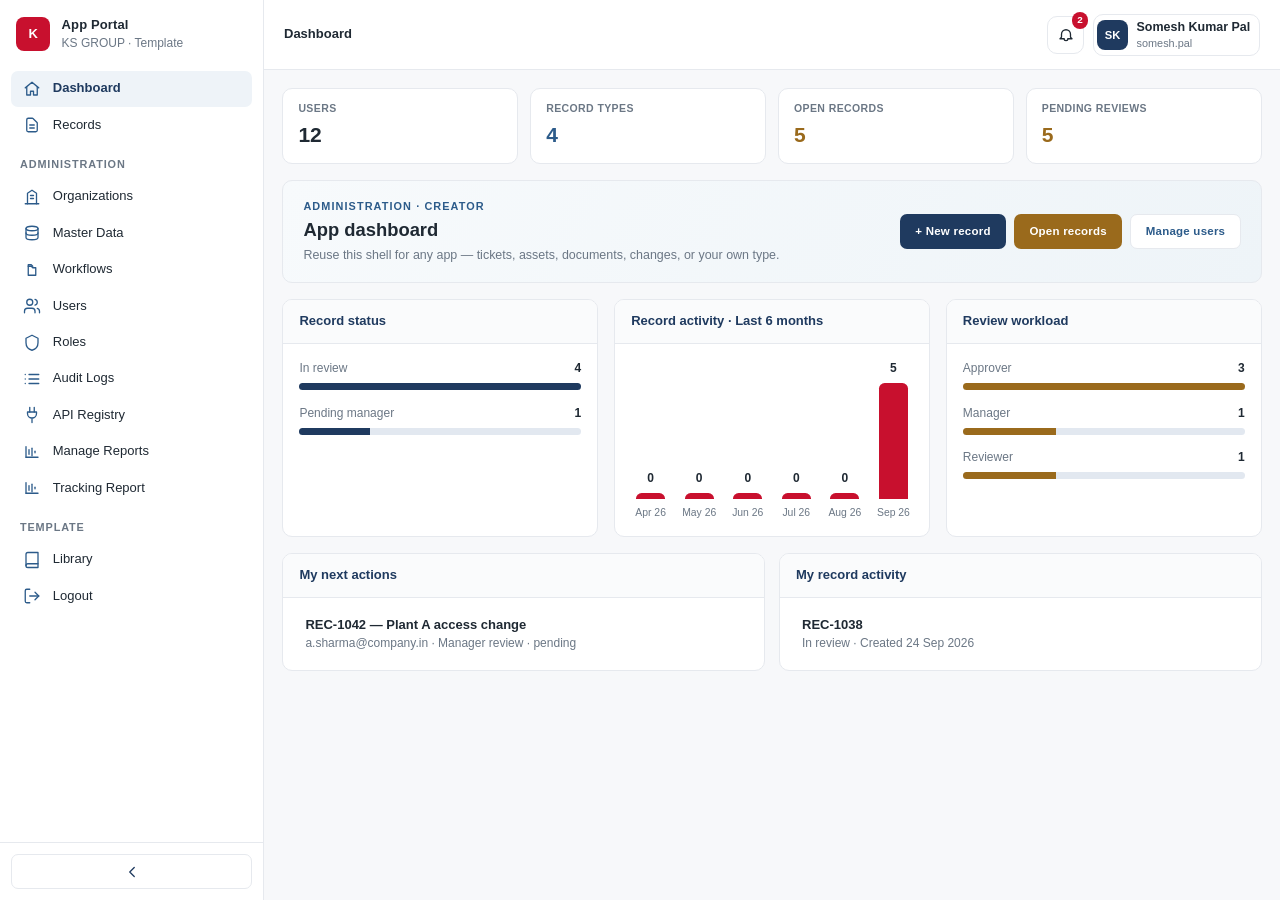
==== app.html @ c3ad59e5 "feat: add KARAM industrial theme portal template Publish a standalone HTML/CSS/JS shell with tokens," ====
<!doctype html>
<html lang="en">
<head>
  <meta charset="utf-8">
  <meta name="viewport" content="width=device-width, initial-scale=1">
  <title>App Portal</title>
  <link rel="stylesheet" href="css/portal.css">
</head>
<body>
  <div id="app-shell" class="app-shell">
    <div id="sidebar-backdrop" class="app-sidebar-backdrop" aria-hidden="true"></div>

    <aside class="app-sidebar" aria-label="Main navigation">
      <div class="app-sidebar-header">
        <div class="app-sidebar-brand">
          <div class="app-sidebar-logo" aria-hidden="true">K</div>
          <div class="app-sidebar-brand-text">
            <div class="app-sidebar-brand-title">App Portal</div>
            <div class="app-sidebar-brand-subtitle">KS GROUP · Template</div>
          </div>
        </div>
      </div>

      <nav class="app-sidebar-nav">
        <a class="app-sidebar-link is-active" href="#/dashboard" data-nav="dashboard" title="Dashboard">
          <span class="app-sidebar-icon" data-icon="dashboard"></span>
          <span class="app-sidebar-label">Dashboard</span>
        </a>
        <a class="app-sidebar-link" href="#/requests" data-nav="requests" title="Records">
          <span class="app-sidebar-icon" data-icon="requests"></span>
          <span class="app-sidebar-label">Records</span>
        </a>
        <div class="app-sidebar-section-label">Administration</div>
        <a class="app-sidebar-link" href="#/orgs" data-nav="orgs" title="Organizations">
          <span class="app-sidebar-icon" data-icon="orgs"></span>
          <span class="app-sidebar-label">Organizations</span>
        </a>
        <a class="app-sidebar-link" href="#/library" data-goto="library" title="Master Data">
          <span class="app-sidebar-icon" data-icon="master"></span>
          <span class="app-sidebar-label">Master Data</span>
        </a>
        <a class="app-sidebar-link" href="#/library" data-goto="library" title="Workflows">
          <span class="app-sidebar-icon" data-icon="workflows"></span>
          <span class="app-sidebar-label">Workflows</span>
        </a>
        <a class="app-sidebar-link" href="#/users" data-nav="users" title="Users">
          <span class="app-sidebar-icon" data-icon="users"></span>
          <span class="app-sidebar-label">Users</span>
        </a>
        <a class="app-sidebar-link" href="#/roles" data-nav="roles" title="Roles">
          <span class="app-sidebar-icon" data-icon="roles"></span>
          <span class="app-sidebar-label">Roles</span>
        </a>
        <a class="app-sidebar-link" href="#/library" data-goto="library" title="Audit Logs">
          <span class="app-sidebar-icon" data-icon="audit"></span>
          <span class="app-sidebar-label">Audit Logs</span>
        </a>
        <a class="app-sidebar-link" href="#/library" data-goto="library" title="API Registry">
          <span class="app-sidebar-icon" data-icon="apis"></span>
          <span class="app-sidebar-label">API Registry</span>
        </a>
        <a class="app-sidebar-link" href="#/library" data-goto="library" title="Manage Reports">
          <span class="app-sidebar-icon" data-icon="report"></span>
          <span class="app-sidebar-label">Manage Reports</span>
        </a>
        <a class="app-sidebar-link" href="#/library" data-goto="library" title="Tracking Report">
          <span class="app-sidebar-icon" data-icon="report"></span>
          <span class="app-sidebar-label">Tracking Report</span>
        </a>
        <div class="app-sidebar-section-label">Template</div>
        <a class="app-sidebar-link" href="#/library" data-nav="library" title="Library">
          <span class="app-sidebar-icon" data-icon="library"></span>
          <span class="app-sidebar-label">Library</span>
        </a>
        <a class="app-sidebar-logout" href="index.html" title="Logout">
          <span class="app-sidebar-icon" data-icon="logout"></span>
          <span class="app-sidebar-label">Logout</span>
        </a>
      </nav>

      <div class="app-sidebar-footer">
        <button type="button" id="sidebar-toggle" class="app-sidebar-toggle" aria-label="Toggle sidebar" aria-expanded="true" title="Collapse sidebar">
          <span data-icon="chevron"></span>
        </button>
      </div>
    </aside>

    <div class="app-main">
      <header class="app-topbar">
        <div class="app-topbar-inner">
          <div style="display:flex;align-items:center;gap:12px;min-width:0">
            <button type="button" id="sidebar-mobile-toggle" class="app-sidebar-mobile-toggle" aria-label="Open navigation">
              <span data-icon="menu"></span>
            </button>
            <div class="app-topbar-title" id="page-title">Dashboard</div>
          </div>

          <div class="app-topbar-actions">
            <div class="app-header-menu" data-header-menu>
              <button type="button" class="app-header-icon-btn" data-header-toggle="notify" aria-label="Notifications" aria-expanded="false" aria-controls="header-notify-panel">
                <span data-icon="bell"></span>
                <span id="notify-badge" class="app-header-badge">2</span>
              </button>
              <div id="header-notify-panel" class="app-header-panel app-header-panel-wide" data-header-panel="notify" hidden>
                <div class="app-header-panel-head">
                  <div class="app-header-panel-title">Notifications</div>
                  <button type="button" class="app-header-panel-action" id="mark-all-read">Mark all read</button>
                </div>
                <div class="app-header-panel-body">
                  <a class="app-header-note is-unread" href="#/detail" data-goto="detail">
                    <div class="app-header-note-title">REC-1042 waiting on you</div>
                    <div class="app-header-note-msg">Manager review for a Change record.</div>
                    <div class="app-header-note-time">25 Sep 2026, 10:14</div>
                  </a>
                  <a class="app-header-note is-unread" href="#/requests" data-goto="requests">
                    <div class="app-header-note-title">REC-1038 sent back</div>
                    <div class="app-header-note-msg">Reviewer returned the ticket for correction.</div>
                    <div class="app-header-note-time">24 Sep 2026, 16:02</div>
                  </a>
                  <a class="app-header-note" href="#/detail" data-goto="detail">
                    <div class="app-header-note-title">REC-1021 closed</div>
                    <div class="app-header-note-msg">Document record completed.</div>
                    <div class="app-header-note-time">21 Sep 2026, 09:40</div>
                  </a>
                </div>
              </div>
            </div>

            <div class="app-header-menu" data-header-menu>
              <button type="button" class="app-header-profile-btn" data-header-toggle="profile" aria-label="User menu" aria-expanded="false" aria-controls="header-profile-panel">
                <span class="app-header-avatar">SK</span>
                <span class="app-header-profile-text">
                  <span class="app-header-profile-name">Somesh Kumar Pal</span>
                  <span class="app-header-profile-user">somesh.pal</span>
                </span>
              </button>
              <div id="header-profile-panel" class="app-header-panel" data-header-panel="profile" hidden>
                <div class="app-header-profile-card">
                  <span class="app-header-avatar app-header-avatar-lg">SK</span>
                  <div>
                    <div class="app-header-profile-name">Somesh Kumar Pal</div>
                    <div class="app-header-profile-user">somesh.pal</div>
                  </div>
                </div>
                <a class="app-header-profile-link" href="#/profile" data-goto="profile">View profile</a>
                <a class="app-header-logout" href="index.html">Logout</a>
              </div>
            </div>
          </div>
        </div>
      </header>

      <main class="app-content">
        <section class="view active" data-view="dashboard">
          <div class="dash-kpis">
            <a class="dash-kpi is-link" href="#/users" data-goto="users"><div class="l">Users</div><div class="v">12</div></a>
            <a class="dash-kpi is-link" href="#/library" data-goto="library"><div class="l">Record types</div><div class="v accent">4</div></a>
            <a class="dash-kpi is-link" href="#/requests" data-goto="requests"><div class="l">Open records</div><div class="v warn">5</div></a>
            <a class="dash-kpi is-link" href="#/requests" data-goto="requests"><div class="l">Pending reviews</div><div class="v warn">5</div></a>
          </div>
          <div class="dash-hero">
            <div>
              <div class="dash-eyebrow">Administration · Creator</div>
              <h2>App dashboard</h2>
              <p>Reuse this shell for any app — tickets, assets, documents, changes, or your own type.</p>
            </div>
            <div class="dash-actions">
              <button class="btn" type="button" data-goto="create">+ New record</button>
              <button class="btn warn" type="button" data-goto="requests">Open records</button>
              <button class="btn ghost" type="button" data-goto="users">Manage users</button>
            </div>
          </div>
          <div class="dash-chart-grid">
            <section class="dash-card">
              <div class="dash-card-head">Record status</div>
              <div class="dash-chart-body">
                <div class="dash-bar-row"><div class="dash-bar-label"><span>In review</span><strong>4</strong></div><div class="dash-bar-track"><span style="width:100%"></span></div></div>
                <div class="dash-bar-row"><div class="dash-bar-label"><span>Pending manager</span><strong>1</strong></div><div class="dash-bar-track"><span style="width:25%"></span></div></div>
              </div>
            </section>
            <section class="dash-card">
              <div class="dash-card-head">Record activity · Last 6 months</div>
              <div class="dash-chart-body dash-month-chart">
                <div class="dash-month-bar"><strong>0</strong><span style="height:4%"></span><small>Apr 26</small></div>
                <div class="dash-month-bar"><strong>0</strong><span style="height:4%"></span><small>May 26</small></div>
                <div class="dash-month-bar"><strong>0</strong><span style="height:4%"></span><small>Jun 26</small></div>
                <div class="dash-month-bar"><strong>0</strong><span style="height:4%"></span><small>Jul 26</small></div>
                <div class="dash-month-bar"><strong>0</strong><span style="height:4%"></span><small>Aug 26</small></div>
                <div class="dash-month-bar"><strong>5</strong><span style="height:100%"></span><small>Sep 26</small></div>
              </div>
            </section>
            <section class="dash-card">
              <div class="dash-card-head">Review workload</div>
              <div class="dash-chart-body">
                <div class="dash-bar-row"><div class="dash-bar-label"><span>Approver</span><strong>3</strong></div><div class="dash-bar-track dash-bar-track--gold"><span style="width:100%"></span></div></div>
                <div class="dash-bar-row"><div class="dash-bar-label"><span>Manager</span><strong>1</strong></div><div class="dash-bar-track dash-bar-track--gold"><span style="width:33%"></span></div></div>
                <div class="dash-bar-row"><div class="dash-bar-label"><span>Reviewer</span><strong>1</strong></div><div class="dash-bar-track dash-bar-track--gold"><span style="width:33%"></span></div></div>
              </div>
            </section>
          </div>
          <div class="dash-panels">
            <div class="dash-card">
              <div class="dash-card-head">My next actions</div>
              <div class="dash-card-body">
                <a class="dash-row" href="#/detail" data-goto="detail">
                  <div class="dash-row-title">REC-1042 — Plant A access change</div>
                  <div class="dash-row-meta">a.sharma@company.in · Manager review · pending</div>
                </a>
              </div>
            </div>
            <div class="dash-card">
              <div class="dash-card-head">My record activity</div>
              <div class="dash-card-body">
                <a class="dash-row" href="#/detail" data-goto="detail">
                  <div class="dash-row-title">REC-1038</div>
                  <div class="dash-row-meta">In review · Created 24 Sep 2026</div>
                </a>
              </div>
            </div>
          </div>
        </section>

        <section class="view" data-view="requests">
          <div class="page-toolbar">
            <form class="page-toolbar-left" action="#/requests">
              <div class="page-search"><input type="search" placeholder="Search number, title, owner…"></div>
              <select>
                <option>All types</option>
                <option>Ticket</option>
                <option>Change</option>
                <option>Asset</option>
                <option>Document</option>
              </select>
              <select>
                <option>All statuses</option>
                <option>Draft</option>
                <option>Pending manager</option>
                <option>In review</option>
                <option>Returned</option>
                <option>Rejected</option>
                <option>Closed</option>
              </select>
              <button class="btn" type="submit">Filter</button>
            </form>
            <div class="page-toolbar-right" style="display:flex;gap:8px">
              <button class="btn ghost" type="button" data-toast="Excel export is a demo action">Export Excel</button>
              <button class="btn" type="button" data-goto="create">+ New record</button>
            </div>
          </div>
          <div class="data-card">
            <div class="data-scroll">
              <table class="data-table">
                <thead>
                  <tr>
                    <th>Number</th>
                    <th>Title</th>
                    <th>Owner</th>
                    <th>Type</th>
                    <th>Status</th>
                    <th>Submitted</th>
                    <th>Closed</th>
                    <th class="r">Actions</th>
                  </tr>
                </thead>
                <tbody>
                  <tr>
                    <td class="mono">REC-1042 <span class="request-type-badge">PRIORITY</span></td>
                    <td>Plant A access change</td>
                    <td>A. Sharma</td>
                    <td><span class="tag pending_approval">Change</span></td>
                    <td><span class="tag pending_hod">Pending manager</span></td>
                    <td>25 Sep 2026</td>
                    <td>—</td>
                    <td class="r"><div class="row-actions"><button class="btn warn sm" type="button" data-goto="detail">Review</button></div></td>
                  </tr>
                  <tr>
                    <td class="mono">REC-1038</td>
                    <td>Printer offline on floor 2</td>
                    <td>R. Mehta</td>
                    <td><span class="tag pending_approval">Ticket</span></td>
                    <td><span class="tag pending_approval">In review</span></td>
                    <td>24 Sep 2026</td>
                    <td>—</td>
                    <td class="r"><div class="row-actions"><a class="link" href="#/detail" data-goto="detail">View</a></div></td>
                  </tr>
                  <tr>
                    <td class="mono">REC-1021</td>
                    <td>Laptop inventory — HQ</td>
                    <td>P. Iyer</td>
                    <td><span class="tag closed">Asset</span></td>
                    <td><span class="tag closed">Closed</span></td>
                    <td>18 Sep 2026</td>
                    <td>21 Sep 2026</td>
                    <td class="r"><div class="row-actions"><a class="link" href="#/detail" data-goto="detail">View</a></div></td>
                  </tr>
                  <tr>
                    <td class="mono">REC-1014</td>
                    <td>Safety SOP v3</td>
                    <td>A. Sharma</td>
                    <td><span class="tag pending_approval">Document</span></td>
                    <td><span class="tag rejected">Rejected</span></td>
                    <td>12 Sep 2026</td>
                    <td>—</td>
                    <td class="r"><div class="row-actions"><a class="link" href="#/detail" data-goto="detail">View</a><a class="link" href="#/create" data-goto="create">Edit</a></div></td>
                  </tr>
                </tbody>
              </table>
            </div>
          </div>
          <div class="data-card status-guide">
            <strong>Status guide:</strong> Draft = not submitted. Pending manager = waiting on the owner’s reporting manager. In review = waiting on a role step. Returned / Rejected = fix and resubmit. Closed = finished. Swap Type values for whatever your app needs.
          </div>
        </section>

        <section class="view" data-view="create">
          <div class="page-heading">
            <nav class="page-breadcrumb"><a href="#/requests" data-goto="requests">Records</a> / New</nav>
            <div class="page-heading-actions"><button class="btn ghost" type="button" data-goto="requests">Cancel</button></div>
          </div>
          <form data-demo-form data-next="detail" data-success="Record created">
            <div class="form-section">
              <div class="form-section-head">Record details</div>
              <div class="form-section-body">
                <div>
                  <label class="form-label">Type <span class="req">*</span></label>
                  <select class="form-select" required><option>Ticket</option><option>Change</option><option>Asset</option><option>Document</option></select>
                  <p class="form-note">Replace these options with any types your app needs.</p>
                </div>
                <div>
                  <label class="form-label">Organization <span class="req">*</span></label>
                  <select class="form-select" required><option>HQ</option><option>Plant A</option><option>Plant B</option></select>
                </div>
                <div>
                  <label class="form-label">Category</label>
                  <select class="form-select"><option>General</option><option>IT</option><option>Operations</option><option>HR</option></select>
                </div>
                <div>
                  <label class="form-label">Priority</label>
                  <select class="form-select"><option>Normal</option><option>High</option><option>Low</option></select>
                </div>
                <div class="form-span">
                  <label class="form-label">Title <span class="req">*</span></label>
                  <input class="form-input" required placeholder="Short title">
                </div>
                <div class="form-span">
                  <label class="form-label">Description</label>
                  <textarea class="form-textarea" placeholder="Optional long text"></textarea>
                </div>
              </div>
            </div>
            <div class="form-footer"><button class="btn" type="submit">Create</button></div>
          </form>
        </section>

        <section class="view" data-view="detail">
          <div class="page-heading">
            <nav class="page-breadcrumb"><a href="#/requests" data-goto="requests">Records</a> / REC-1042</nav>
            <div class="page-heading-actions">
              <button class="btn ghost" type="button" data-goto="create">Edit</button>
              <button class="btn warn" type="button" data-toast="Sent back to owner" data-toast-kind="warn">Send back</button>
              <button class="btn" type="button" data-toast="Approved" data-toast-kind="ok">Review &amp; Approve</button>
            </div>
          </div>
          <div class="ribbon">Use this ribbon for any special-case note (priority, hold, policy).</div>
          <div class="detail-layout">
            <div class="form-section">
              <div class="form-section-head">Record details</div>
              <dl class="detail-dl">
                <div><dt>Type</dt><dd>Change</dd></div>
                <div><dt>Organization</dt><dd>Plant A</dd></div>
                <div><dt>Category</dt><dd>Operations</dd></div>
                <div><dt>Owner</dt><dd>A. Sharma</dd></div>
                <div class="form-span"><dt>Title</dt><dd>Plant A access change</dd></div>
                <div class="form-span"><dt>Description</dt><dd>Generic long text for any record type.</dd></div>
              </dl>
            </div>
            <aside class="card" style="padding:0.9rem 1rem">
              <div class="kpi-label">History</div>
              <div class="history-item"><strong>Submitted</strong><div class="form-note">A. Sharma · 25 Sep</div></div>
              <div class="history-item"><strong>Manager</strong><div class="form-note">Reporting manager · pending</div></div>
            </aside>
          </div>
        </section>

        <section class="view" data-view="users">
          <div class="page-toolbar">
            <div class="page-lead">Manage user accounts, default organization/department, roles, and access.</div>
            <button class="btn" type="button" data-goto="user-create">+ Add User</button>
          </div>
          <div class="filter-tabs">
            <span class="filter-label">Status</span>
            <a class="filter-tab active" href="#/users">All <span class="tab-count">4</span></a>
            <a class="filter-tab" href="#/users">Active <span class="tab-count">3</span></a>
            <a class="filter-tab" href="#/users">Inactive <span class="tab-count">1</span></a>
          </div>
          <div class="page-toolbar">
            <form class="page-toolbar-left">
              <div class="page-search"><input placeholder="Search users, org, department…"></div>
              <button class="btn ghost sm" type="submit">Search</button>
            </form>
          </div>
          <div class="filter-meta">
            <span>Showing 4 of 4</span>
            <button type="button" class="link" data-filter-clear>Clear column filters</button>
          </div>
          <div class="data-card">
            <div class="data-scroll">
              <table class="data-table" data-column-filter>
                <thead>
                  <tr>
                    <th>ID</th>
                    <th>Username</th>
                    <th>Full Name</th>
                    <th>Organization</th>
                    <th>Department</th>
                    <th>Roles</th>
                    <th>Status</th>
                    <th>Created</th>
                    <th class="r">Actions</th>
                  </tr>
                  <tr class="col-filter-row">
                    <th><input class="col-filter-input" data-col-filter="0" placeholder="Filter ID"></th>
                    <th><input class="col-filter-input" data-col-filter="1" placeholder="Filter username"></th>
                    <th><input class="col-filter-input" data-col-filter="2" placeholder="Filter name"></th>
                    <th><input class="col-filter-input" data-col-filter="3" placeholder="Filter org"></th>
                    <th><input class="col-filter-input" data-col-filter="4" placeholder="Filter department"></th>
                    <th><input class="col-filter-input" data-col-filter="5" placeholder="Filter roles"></th>
                    <th><input class="col-filter-input" data-col-filter="6" placeholder="Filter status"></th>
                    <th><input class="col-filter-input" data-col-filter="7" placeholder="Filter created"></th>
                    <th></th>
                  </tr>
                </thead>
                <tbody>
                  <tr>
                    <td class="mono" data-col="0">1</td>
                    <td data-col="1" style="font-weight:650">somesh.pal</td>
                    <td data-col="2">Somesh Kumar Pal</td>
                    <td data-col="3">HQ</td>
                    <td data-col="4">IT</td>
                    <td class="muted" data-col="5">Admin, Approver</td>
                    <td data-col="6"><span class="tag closed">active</span></td>
                    <td class="muted" data-col="7">2026-06-01</td>
                    <td class="r"><div class="row-actions"><a class="link" href="#/user-edit" data-goto="user-edit">Edit</a><button class="link" type="button" style="color:var(--warn)">Inactive</button></div></td>
                  </tr>
                  <tr>
                    <td class="mono" data-col="0">2</td>
                    <td data-col="1" style="font-weight:650">a.sharma</td>
                    <td data-col="2">A. Sharma</td>
                    <td data-col="3">HQ</td>
                    <td data-col="4">IT</td>
                    <td class="muted" data-col="5">Creator, Approver</td>
                    <td data-col="6"><span class="tag closed">active</span></td>
                    <td class="muted" data-col="7">2026-06-12</td>
                    <td class="r"><div class="row-actions"><a class="link" href="#/user-edit" data-goto="user-edit">Edit</a><button class="link" type="button" style="color:var(--warn)">Inactive</button></div></td>
                  </tr>
                  <tr>
                    <td class="mono" data-col="0">3</td>
                    <td data-col="1" style="font-weight:650">r.mehta</td>
                    <td data-col="2">R. Mehta</td>
                    <td data-col="3">Plant A</td>
                    <td data-col="4">Operations</td>
                    <td class="muted" data-col="5">Reviewer</td>
                    <td data-col="6"><span class="tag closed">active</span></td>
                    <td class="muted" data-col="7">2026-07-03</td>
                    <td class="r"><div class="row-actions"><a class="link" href="#/user-edit" data-goto="user-edit">Edit</a><button class="link" type="button" style="color:var(--warn)">Inactive</button></div></td>
                  </tr>
                  <tr>
                    <td class="mono" data-col="0">4</td>
                    <td data-col="1" style="font-weight:650">p.iyer</td>
                    <td data-col="2">P. Iyer</td>
                    <td data-col="3">Plant B</td>
                    <td data-col="4">HR</td>
                    <td class="muted" data-col="5">Viewer</td>
                    <td data-col="6"><span class="tag draft">inactive</span></td>
                    <td class="muted" data-col="7">2026-07-18</td>
                    <td class="r"><div class="row-actions"><a class="link" href="#/user-edit" data-goto="user-edit">Edit</a><button class="link" type="button" style="color:var(--ok)">Active</button></div></td>
                  </tr>
                </tbody>
              </table>
            </div>
          </div>
        </section>

        <section class="view" data-view="user-create">
          <div class="page-heading">
            <nav class="page-breadcrumb"><a href="#/users" data-goto="users">Users</a> / New</nav>
            <div class="page-heading-actions">
              <button class="btn ghost" type="button" data-goto="users">Cancel</button>
              <button class="btn" type="submit" form="user-create-form">Create</button>
            </div>
          </div>
          <div class="form-card">
            <div class="form-card-title">Add User</div>
            <form id="user-create-form" class="form-stack" data-demo-form data-next="users" data-success="User created">
              <div class="form-grid-2">
                <div><label class="form-label">Employee Code <span class="req">*</span></label><input class="form-input" required></div>
                <div><label class="form-label">Email <span class="req">*</span></label><input class="form-input" type="email" required></div>
              </div>
              <div><label class="form-label">Username <span class="req">*</span></label><input class="form-input" required></div>
              <div><label class="form-label">Full Name <span class="req">*</span></label><input class="form-input" required></div>
              <div><label class="form-label">Password <span class="req">*</span></label><input class="form-input" type="password" required></div>
              <div><label class="form-label">Organization <span class="req">*</span></label><input class="form-input" list="org-options" placeholder="Search organization" required></div>
              <div><label class="form-label">Default Department <span class="req">*</span></label><input class="form-input" list="dept-options" placeholder="Search department" required></div>
              <div><label class="form-label">Reporting Manager <span class="req">*</span></label><input class="form-input" list="mgr-options" placeholder="Search reporting manager" required></div>
              <div>
                <label class="form-label">Roles <span class="req">*</span></label>
                <div class="master-checks">
                  <label><input type="checkbox" class="form-checkbox"> Creator</label>
                  <label><input type="checkbox" class="form-checkbox"> Approver</label>
                  <label><input type="checkbox" class="form-checkbox"> Reviewer</label>
                  <label><input type="checkbox" class="form-checkbox"> Viewer</label>
                  <label><input type="checkbox" class="form-checkbox"> Admin</label>
                </div>
              </div>
            </form>
          </div>
        </section>

        <section class="view" data-view="user-edit">
          <div class="page-heading">
            <nav class="page-breadcrumb"><a href="#/users" data-goto="users">Users</a> / somesh.pal</nav>
            <div class="page-heading-actions">
              <button class="btn ghost" type="button" data-goto="users">Cancel</button>
              <button class="btn" type="submit" form="user-edit-form">Save</button>
            </div>
          </div>
          <div class="form-card">
            <div class="form-card-title">Edit User</div>
            <form id="user-edit-form" class="form-stack" data-demo-form data-next="users" data-success="User saved">
              <div class="form-grid-2">
                <div><label class="form-label">Employee Code</label><input class="form-input" value="EMP-1001"></div>
                <div><label class="form-label">Email</label><input class="form-input" type="email" value="somesh.pal@karam.in"></div>
              </div>
              <div><label class="form-label">Username <span class="req">*</span></label><input class="form-input" value="somesh.pal" required></div>
              <div><label class="form-label">Full Name</label><input class="form-input" value="Somesh Kumar Pal"></div>
              <div><label class="form-label">Organization</label><input class="form-input" list="org-options" value="HQ"></div>
              <div><label class="form-label">Default Department</label><input class="form-input" list="dept-options" value="IT"></div>
              <div><label class="form-label">Reporting Manager</label><input class="form-input" list="mgr-options" value="A. Sharma (a.sharma@karam.in)"></div>
              <div>
                <label class="form-label">Roles <span class="req">*</span></label>
                <div class="master-checks">
                  <label><input type="checkbox" class="form-checkbox" checked> Creator</label>
                  <label><input type="checkbox" class="form-checkbox" checked> Approver</label>
                  <label><input type="checkbox" class="form-checkbox"> Reviewer</label>
                  <label><input type="checkbox" class="form-checkbox"> Viewer</label>
                  <label><input type="checkbox" class="form-checkbox" checked> Admin</label>
                </div>
              </div>
            </form>
            <form class="form-panel" data-demo-form data-next="user-edit" data-success="Password reset">
              <div style="flex:1"><label class="form-label">New Password</label><input class="form-input" type="password" required minlength="8"></div>
              <button class="btn warn" type="submit">Reset</button>
            </form>
          </div>
        </section>

        <section class="view" data-view="roles">
          <div class="page-toolbar">
            <div class="page-lead">Manage role permissions for any app. Manager is <span class="mono">users.manager_id</span>, not a role. Add or remove roles to match your domain.</div>
          </div>
          <div class="data-card">
            <div class="data-scroll">
              <table class="data-table">
                <thead>
                  <tr>
                    <th>ID</th>
                    <th>Role</th>
                    <th>Description</th>
                    <th>Permissions</th>
                    <th class="r">Actions</th>
                  </tr>
                </thead>
                <tbody>
                  <tr>
                    <td class="mono">1</td>
                    <td><span class="tag pending_approval">Admin</span></td>
                    <td class="muted">Full administration</td>
                    <td class="mono muted">18</td>
                    <td class="r"><a class="link" href="#/role-edit" data-goto="role-edit">Edit permissions</a></td>
                  </tr>
                  <tr>
                    <td class="mono">2</td>
                    <td><span class="tag pending_approval">Creator</span></td>
                    <td class="muted">Create and edit own records</td>
                    <td class="mono muted">3</td>
                    <td class="r"><a class="link" href="#/role-edit" data-goto="role-edit">Edit permissions</a></td>
                  </tr>
                  <tr>
                    <td class="mono">3</td>
                    <td><span class="tag pending_approval">Approver</span></td>
                    <td class="muted">Act on assigned review steps</td>
                    <td class="mono muted">4</td>
                    <td class="r"><a class="link" href="#/role-edit" data-goto="role-edit">Edit permissions</a></td>
                  </tr>
                  <tr>
                    <td class="mono">4</td>
                    <td><span class="tag pending_approval">Reviewer</span></td>
                    <td class="muted">Comment and send back</td>
                    <td class="mono muted">4</td>
                    <td class="r"><a class="link" href="#/role-edit" data-goto="role-edit">Edit permissions</a></td>
                  </tr>
                  <tr>
                    <td class="mono">5</td>
                    <td><span class="tag pending_approval">Viewer</span></td>
                    <td class="muted">Read-only access</td>
                    <td class="mono muted">2</td>
                    <td class="r"><a class="link" href="#/role-edit" data-goto="role-edit">Edit permissions</a></td>
                  </tr>
                </tbody>
              </table>
            </div>
          </div>
        </section>

        <section class="view" data-view="role-edit">
          <div class="page-heading">
            <nav class="page-breadcrumb"><a href="#/roles" data-goto="roles">Roles</a> / Approver</nav>
            <div class="page-heading-actions"><button class="btn ghost" type="button" data-goto="roles">Cancel</button></div>
          </div>
          <div class="form-card wide">
            <div class="form-card-title">Edit Role</div>
            <p class="page-lead">Role: <strong>Approver</strong> — Act on assigned review steps.</p>
            <form class="form-stack" data-demo-form data-next="roles" data-success="Permissions saved">
              <div class="perm-grid">
                <label class="perm-item"><input type="checkbox" class="form-checkbox" checked><div><div style="font-weight:650">approvals.act</div><div class="form-note">Act on assigned approval steps</div></div></label>
                <label class="perm-item"><input type="checkbox" class="form-checkbox" checked><div><div style="font-weight:650">records.view</div><div class="form-note">View records of any type</div></div></label>
                <label class="perm-item"><input type="checkbox" class="form-checkbox"><div><div style="font-weight:650">users.view</div><div class="form-note">View user directory</div></div></label>
                <label class="perm-item"><input type="checkbox" class="form-checkbox"><div><div style="font-weight:650">workflows.view</div><div class="form-note">View workflow definitions</div></div></label>
                <label class="perm-item"><input type="checkbox" class="form-checkbox"><div><div style="font-weight:650">master.view</div><div class="form-note">View master data</div></div></label>
                <label class="perm-item"><input type="checkbox" class="form-checkbox"><div><div style="font-weight:650">audit.view</div><div class="form-note">View audit logs</div></div></label>
              </div>
              <div class="form-footer"><button class="btn" type="submit">Save</button></div>
            </form>
          </div>
        </section>

        <section class="view" data-view="profile">
          <div class="page-heading">
            <nav class="page-breadcrumb">My Profile</nav>
            <div class="page-heading-actions">
              <button class="btn" type="submit" form="profile-form">Save</button>
            </div>
          </div>
          <div class="detail-layout">
            <div class="form-card" style="max-width:none">
              <div class="form-card-title">Profile</div>
              <form id="profile-form" class="form-stack" data-demo-form data-next="profile" data-success="Profile saved">
                <div class="form-grid-2">
                  <div><label class="form-label">Employee Code</label><input class="form-input" value="EMP-1001" readonly></div>
                  <div><label class="form-label">Username</label><input class="form-input" value="somesh.pal" readonly></div>
                </div>
                <div><label class="form-label">Full Name</label><input class="form-input" value="Somesh Kumar Pal"></div>
                <div><label class="form-label">Email</label><input class="form-input" type="email" value="somesh.pal@karam.in"></div>
                <div class="form-grid-2">
                  <div><label class="form-label">Organization</label><input class="form-input" value="HQ" readonly></div>
                  <div><label class="form-label">Department</label><input class="form-input" value="IT" readonly></div>
                </div>
                <div><label class="form-label">Reporting Manager</label><input class="form-input" value="A. Sharma" readonly></div>
                <div><label class="form-label">Roles</label><div class="master-checks"><span class="tag pending_approval">Admin</span><span class="tag pending_approval">Approver</span><span class="tag pending_approval">Creator</span></div></div>
              </form>
            </div>
            <aside class="card" style="padding:0.9rem 1rem">
              <div class="kpi-label">Account</div>
              <div class="history-item"><strong>Status</strong><div class="form-note"><span class="tag closed">active</span></div></div>
              <div class="history-item"><strong>SSO</strong><div class="form-note">Bound · somesh.pal@karam.in</div></div>
              <div class="history-item"><strong>Last login</strong><div class="form-note">25 Sep 2026, 10:02</div></div>
            </aside>
          </div>
        </section>

        <section class="view" data-view="orgs">
          <div class="page-toolbar">
            <div class="page-lead">Organizations and departments. Rename these to sites, plants, or companies as needed.</div>
            <button class="btn" type="button" data-toast="Demo only">+ Add organization</button>
          </div>
          <div class="data-card">
            <div class="data-scroll">
              <table class="data-table">
                <thead>
                  <tr>
                    <th>Code</th>
                    <th>Name</th>
                    <th>Units</th>
                    <th>Departments</th>
                    <th>Status</th>
                    <th class="r">Actions</th>
                  </tr>
                </thead>
                <tbody>
                  <tr>
                    <td class="mono">HQ</td>
                    <td>Head office</td>
                    <td>2</td>
                    <td>IT, Operations, HR</td>
                    <td><span class="tag closed">active</span></td>
                    <td class="r"><a class="link" href="#/library" data-goto="library">Open</a></td>
                  </tr>
                  <tr>
                    <td class="mono">PA</td>
                    <td>Plant A</td>
                    <td>0</td>
                    <td>Operations, Review</td>
                    <td><span class="tag closed">active</span></td>
                    <td class="r"><a class="link" href="#/library" data-goto="library">Open</a></td>
                  </tr>
                </tbody>
              </table>
            </div>
          </div>
        </section>

        <section class="view" data-view="library">
          <div>
            <h1 class="page-title">Library</h1>
            <p class="page-lead">Generic kit for any app type. Swap record types, roles, and field names — keep the shell.</p>
          </div>

          <div class="form-section">
            <div class="form-section-head">Where to get icons</div>
            <div class="form-section-body">
              <div class="form-span">
                <p class="page-lead"><strong>Source:</strong> <a href="https://heroicons.com" target="_blank" rel="noreferrer">heroicons.com</a> — Outline set, 24×24.</p>
                <p class="form-note">License: MIT. Style: <span class="mono">viewBox="0 0 24 24"</span>, <span class="mono">fill="none"</span>, <span class="mono">stroke="currentColor"</span>, <span class="mono">stroke-width="1.75"</span>.</p>
                <p class="form-note">Icons live in <span class="mono">js/icons.js</span>. Mark any element <span class="mono">data-icon="users"</span> and the script fills it. Do not use emoji for sidebar or header chrome.</p>
              </div>
            </div>
          </div>
          <div class="icon-grid" id="icon-catalog"></div>

          <div class="form-section">
            <div class="form-section-head">Tokens</div>
            <div class="form-section-body form-span">
              <div class="swatch-grid">
                <div class="swatch"><div class="swatch-chip" style="background:#1f2933"></div><div class="swatch-meta"><strong>--ink</strong><span>#1f2933 body</span></div></div>
                <div class="swatch"><div class="swatch-chip" style="background:#2c5b8a"></div><div class="swatch-meta"><strong>--accent</strong><span>#2c5b8a links</span></div></div>
                <div class="swatch"><div class="swatch-chip" style="background:#1f3a5f"></div><div class="swatch-meta"><strong>--accent-deep</strong><span>#1f3a5f buttons / th</span></div></div>
                <div class="swatch"><div class="swatch-chip" style="background:#c8102e"></div><div class="swatch-meta"><strong>--red</strong><span>#c8102e K logo / badge</span></div></div>
                <div class="swatch"><div class="swatch-chip" style="background:#2f7d5b"></div><div class="swatch-meta"><strong>--ok</strong><span>#2f7d5b closed</span></div></div>
                <div class="swatch"><div class="swatch-chip" style="background:#9a6a1c"></div><div class="swatch-meta"><strong>--warn</strong><span>#9a6a1c first gate</span></div></div>
                <div class="swatch"><div class="swatch-chip" style="background:#b03a3a"></div><div class="swatch-meta"><strong>--crit</strong><span>#b03a3a rejected</span></div></div>
              </div>
            </div>
          </div>

          <div class="toolbar">
            <button class="btn" type="button">Primary</button>
            <button class="btn ghost" type="button">Ghost</button>
            <button class="btn warn" type="button">Warn</button>
            <button class="btn ok" type="button">Ok</button>
            <button class="btn danger" type="button">Danger</button>
            <button class="btn sm" type="button">Small</button>
            <span class="tag pending_hod">First gate</span>
            <span class="tag pending_approval">In review</span>
            <span class="tag closed">Closed / active</span>
            <span class="tag rejected">Rejected</span>
            <span class="tag draft">Draft / inactive</span>
          </div>
          <div class="toolbar">
            <button class="btn" type="button" data-toast="Saved" data-toast-kind="ok">Success toast</button>
            <button class="btn warn" type="button" data-toast="Needs attention" data-toast-kind="warn">Warn toast</button>
            <button class="btn danger" type="button" data-toast="Rejected" data-toast-kind="crit">Danger toast</button>
          </div>

          <div class="form-section">
            <div class="form-section-head">How to reuse for any app</div>
            <div class="form-section-body">
              <div class="form-span">
                <p class="form-note">1. Rename <strong>App Portal</strong> and the sidebar labels.</p>
                <p class="form-note">2. Change Type options (Ticket / Change / Asset / Document) to your domain.</p>
                <p class="form-note">3. Keep Users, Roles, Profile, notifications, and the shell as-is.</p>
                <p class="form-note">4. Add only the extra fields your type needs. Do not invent a second nav strip.</p>
              </div>
            </div>
          </div>

          <div class="form-section">
            <div class="form-section-head">Records — table columns</div>
            <div class="data-scroll">
              <table class="data-table field-table">
                <thead><tr><th>Column</th><th>Source</th><th>Notes</th></tr></thead>
                <tbody>
                  <tr><td>Number</td><td class="mono">record_number</td><td>Mono. Optional badge for flags (priority, hold).</td></tr>
                  <tr><td>Title</td><td class="mono">title</td><td>Short name of the record.</td></tr>
                  <tr><td>Owner</td><td class="mono">owner_name</td><td>Creator / assignee.</td></tr>
                  <tr><td>Type</td><td class="mono">record_type</td><td>Any set: Ticket, Change, Asset, Document, or your own.</td></tr>
                  <tr><td>Status</td><td class="mono">status + status_label</td><td>Tag class: pending_hod, pending_approval, closed, rejected, draft, returned.</td></tr>
                  <tr><td>Submitted</td><td class="mono">submitted_at</td><td>—</td></tr>
                  <tr><td>Closed</td><td class="mono">closed_at</td><td>—</td></tr>
                  <tr><td>Actions</td><td>—</td><td>Review when pending for this user; else View. Edit on draft / returned / rejected own rows.</td></tr>
                </tbody>
              </table>
            </div>
          </div>

          <div class="form-section">
            <div class="form-section-head">Users — table + form fields</div>
            <div class="data-scroll">
              <table class="data-table field-table">
                <thead><tr><th>Field</th><th>Type</th><th>Required</th><th>Notes</th></tr></thead>
                <tbody>
                  <tr><td>ID</td><td>int</td><td>list</td><td>Read-only.</td></tr>
                  <tr><td>Employee Code</td><td>text</td><td>create</td><td>Optional on edit.</td></tr>
                  <tr><td>Email</td><td>email</td><td>create</td><td>Needed for SSO / mail.</td></tr>
                  <tr><td>Username</td><td>text</td><td>always</td><td>Login id.</td></tr>
                  <tr><td>Full Name</td><td>text</td><td>create</td><td>Header profile name.</td></tr>
                  <tr><td>Password</td><td>password</td><td>create</td><td>Edit uses Reset panel, min 8.</td></tr>
                  <tr><td>Organization</td><td>searchable select</td><td>create</td><td>Default org.</td></tr>
                  <tr><td>Default Department</td><td>searchable select</td><td>create</td><td>Scoped to org.</td></tr>
                  <tr><td>Reporting Manager</td><td>searchable select</td><td>create</td><td><span class="mono">users.manager_id</span> — first-gate approver. Not a role.</td></tr>
                  <tr><td>Roles</td><td>checkbox set</td><td>always</td><td>Admin, Creator, Approver, Reviewer, Viewer — or your own set. Manager is not a role.</td></tr>
                  <tr><td>Status</td><td>tag</td><td>list</td><td>active / inactive. Row actions toggle.</td></tr>
                  <tr><td>Created</td><td>datetime</td><td>list</td><td>—</td></tr>
                </tbody>
              </table>
            </div>
          </div>

          <div class="form-section">
            <div class="form-section-head">Roles — table + permission fields</div>
            <div class="data-scroll">
              <table class="data-table field-table">
                <thead><tr><th>Field</th><th>Type</th><th>Notes</th></tr></thead>
                <tbody>
                  <tr><td>ID</td><td>int</td><td></td></tr>
                  <tr><td>Role</td><td>tag</td><td>Name only. Manager is <span class="mono">users.manager_id</span>, not a role.</td></tr>
                  <tr><td>Description</td><td>text</td><td></td></tr>
                  <tr><td>Permissions</td><td>count + checkbox grid</td><td>keys like <span class="mono">approvals.act</span>, <span class="mono">users.view</span>.</td></tr>
                  <tr><td>Actions</td><td>link</td><td>Edit permissions. Footer Save only.</td></tr>
                </tbody>
              </table>
            </div>
          </div>

          <div class="form-section">
            <div class="form-section-head">Record form — starter fields</div>
            <div class="data-scroll">
              <table class="data-table field-table">
                <thead><tr><th>Field</th><th>Required</th><th>Notes</th></tr></thead>
                <tbody>
                  <tr><td>Type</td><td>yes</td><td>Ticket / Change / Asset / Document — replace the list.</td></tr>
                  <tr><td>Organization</td><td>yes</td><td>HQ, plant, site, company.</td></tr>
                  <tr><td>Category</td><td>no</td><td>Optional grouping.</td></tr>
                  <tr><td>Priority</td><td>no</td><td>Show a ribbon when High.</td></tr>
                  <tr><td>Title</td><td>yes</td><td>Short name.</td></tr>
                  <tr><td>Description</td><td>no</td><td>Long text.</td></tr>
                </tbody>
              </table>
            </div>
          </div>

          <div class="form-section">
            <div class="form-section-head">Header chrome</div>
            <div class="form-section-body">
              <div class="form-span">
                <p class="form-note"><strong>Left:</strong> mobile menu (small screens) + page title. No extra breadcrumb on list pages.</p>
                <p class="form-note"><strong>Right:</strong> notification bell (badge = unread count, panel, Mark all read) then profile (initials, full name, username). Profile panel: identity card, View profile, Logout.</p>
                <p class="form-note"><strong>Sidebar footer:</strong> collapse chevron. Never stack the collapse control under the K logo.</p>
              </div>
            </div>
          </div>
        </section>
      </main>
    </div>
  </div>

  <datalist id="org-options">
    <option value="HQ"></option>
    <option value="Plant A"></option>
    <option value="Plant B"></option>
  </datalist>
  <datalist id="dept-options">
    <option value="IT"></option>
    <option value="Operations"></option>
    <option value="HR"></option>
    <option value="Review"></option>
  </datalist>
  <datalist id="mgr-options">
    <option value="A. Sharma (a.sharma@karam.in)"></option>
    <option value="R. Mehta (r.mehta@karam.in)"></option>
  </datalist>

  <div id="toast-stack" class="app-toast-stack" aria-live="polite"></div>
  <script src="js/icons.js"></script>
  <script src="js/portal.js"></script>
  <script>
    (function () {
      const grid = document.getElementById("icon-catalog");
      if (!grid || !window.ThemeIcons) return;
      Object.keys(window.ThemeIcons.ICONS).forEach(function (name) {
        const tile = document.createElement("div");
        tile.className = "icon-tile";
        tile.innerHTML = '<div class="app-sidebar-icon">' + window.ThemeIcons.ICONS[name] + "</div><strong>" + name + "</strong><span>data-icon=\"" + name + "\"</span>";
        grid.appendChild(tile);
      });
    })();
  </script>
</body>
</html>
---- css/portal.css ----
@import url("theme.css");

*,
*::before,
*::after {
  box-sizing: border-box;
}

html,
body {
  margin: 0;
  min-height: 100%;
}

body {
  font-family: var(--font);
  font-size: var(--text);
  color: var(--ink);
  background: var(--bg);
  line-height: 1.45;
}

a {
  color: var(--accent);
  text-decoration: none;
}

a:hover {
  color: var(--accent-deep);
}

button,
input,
select,
textarea {
  font: inherit;
}

:focus-visible {
  outline: 2px solid var(--accent);
  outline-offset: 2px;
}

.mono {
  font-family: var(--font-mono);
}

/* ——— Login ——— */
.login-page {
  min-height: 100vh;
  display: grid;
  place-items: center;
  padding: 1.5rem;
  background:
    radial-gradient(1200px 500px at 10% -10%, var(--accent-sft), transparent 55%),
    var(--bg);
}

.login-card {
  width: min(420px, 100%);
  background: var(--card);
  border: 1px solid var(--line);
  border-radius: var(--radius-lg);
  box-shadow: 0 18px 40px rgba(31, 58, 95, 0.08);
}

.login-card-head {
  display: flex;
  align-items: center;
  gap: 0.85rem;
  padding: 1.15rem 1.25rem;
  border-bottom: 1px solid var(--line);
}

.login-card-body {
  display: grid;
  gap: 0.9rem;
  padding: 1.25rem;
}

.login-remember {
  display: flex;
  align-items: center;
  gap: 0.45rem;
  color: var(--mut);
  font-size: var(--text-sm);
}

.login-submit,
.btn {
  display: inline-flex;
  align-items: center;
  justify-content: center;
  gap: 0.4rem;
  min-height: 2.15rem;
  padding: 0.45rem 0.9rem;
  border: 1px solid transparent;
  border-radius: var(--radius);
  background: var(--accent-deep);
  color: #fff;
  font-size: var(--text-sm);
  font-weight: 650;
  letter-spacing: 0.02em;
  cursor: pointer;
}

.login-submit {
  width: 100%;
  min-height: 2.5rem;
}

.btn:hover,
.login-submit:hover {
  background: var(--accent);
}

.btn.ghost {
  background: var(--card);
  color: var(--accent);
  border-color: var(--line);
}

.btn.ghost:hover {
  background: var(--accent-sft);
}

.btn.warn {
  background: var(--warn);
}

.btn.ok {
  background: var(--ok);
}

.btn.danger {
  background: var(--crit);
}

.btn:disabled {
  opacity: 0.55;
  cursor: not-allowed;
}

/* ——— Shell ——— */
.app-shell {
  min-height: 100vh;
}

.app-sidebar {
  position: fixed;
  inset: 0 auto 0 0;
  width: var(--sidebar-w);
  background: var(--card);
  border-right: 1px solid var(--line);
  display: flex;
  flex-direction: column;
  z-index: 30;
  transition: width 0.18s ease;
}

.app-sidebar-header {
  padding: 1rem 1rem 0.75rem;
}

.app-sidebar-brand {
  display: flex;
  align-items: center;
  gap: 0.7rem;
  min-width: 0;
}

.app-sidebar-logo {
  width: 2.15rem;
  height: 2.15rem;
  border-radius: 8px;
  background: var(--red);
  color: #fff;
  display: grid;
  place-items: center;
  font-weight: 800;
  flex: 0 0 auto;
}

.app-sidebar-brand-title {
  font-weight: 750;
  letter-spacing: 0.01em;
}

.app-sidebar-brand-subtitle,
.app-topbar-sub {
  color: var(--mut);
  font-size: var(--text-xs);
}

.app-sidebar-nav {
  flex: 1;
  overflow: auto;
  padding: 0.4rem 0.7rem 1rem;
}

.app-sidebar-section-label {
  margin: 0.85rem 0.55rem 0.35rem;
  color: var(--mut);
  font-size: 0.68rem;
  font-weight: 730;
  letter-spacing: 0.08em;
  text-transform: uppercase;
}

.app-sidebar-link,
.app-sidebar-logout {
  width: 100%;
  display: flex;
  align-items: center;
  gap: 0.7rem;
  padding: 0.55rem 0.65rem;
  border: 0;
  border-radius: var(--radius);
  background: transparent;
  color: var(--ink);
  text-align: left;
  cursor: pointer;
}

.app-sidebar-link:hover,
.app-sidebar-logout:hover {
  background: var(--accent-sft);
  color: var(--accent-deep);
}

.app-sidebar-link.active {
  background: var(--accent-sft);
  color: var(--accent-deep);
  font-weight: 650;
}

.app-sidebar-icon {
  width: 1.25rem;
  display: grid;
  place-items: center;
  color: var(--accent);
}

.app-sidebar-icon svg,
.app-sidebar-toggle svg,
.app-header-icon-btn svg {
  width: 18px;
  height: 18px;
  display: block;
}

.app-sidebar-link.is-active,
.app-sidebar-link.active {
  background: var(--accent-sft);
  color: var(--accent-deep);
  font-weight: 650;
}

.app-sidebar-footer {
  border-top: 1px solid var(--line);
  padding: 0.7rem;
}

.app-sidebar-toggle {
  width: 100%;
  display: inline-flex;
  align-items: center;
  justify-content: center;
  min-height: 2.15rem;
  border: 1px solid var(--line);
  border-radius: var(--radius);
  background: var(--card);
  color: var(--accent-deep);
  cursor: pointer;
}

.app-sidebar-backdrop {
  display: none;
}

.app-main {
  margin-left: var(--sidebar-w);
  min-height: 100vh;
  display: flex;
  flex-direction: column;
  transition: margin-left 0.18s ease;
}

.app-topbar {
  position: sticky;
  top: 0;
  z-index: 20;
  background: var(--card);
  border-bottom: 1px solid var(--line);
}

.app-topbar-inner {
  min-height: 3.5rem;
  padding: 0.85rem 1.25rem;
  display: flex;
  align-items: center;
  justify-content: space-between;
  gap: 0.75rem;
}

.app-sidebar-mobile-toggle {
  display: none;
  width: 2.35rem;
  height: 2.35rem;
  align-items: center;
  justify-content: center;
  border: 1px solid var(--line);
  border-radius: 10px;
  background: #fff;
  color: var(--ink);
  cursor: pointer;
}

.app-topbar-title {
  font-weight: 750;
}

.app-topbar-actions {
  display: flex;
  align-items: center;
  gap: 0.55rem;
}

.app-content {
  padding: 1.1rem 1.15rem 2rem;
  display: grid;
  gap: 1rem;
}

.app-shell.sidebar-collapsed .app-sidebar {
  width: var(--sidebar-collapsed-w);
}

.app-shell.sidebar-collapsed .app-main {
  margin-left: var(--sidebar-collapsed-w);
}

.app-shell.sidebar-collapsed .app-sidebar-brand-text,
.app-shell.sidebar-collapsed .app-sidebar-section-label,
.app-shell.sidebar-collapsed .app-sidebar-label {
  display: none;
}

.app-shell.sidebar-collapsed .app-sidebar-brand,
.app-shell.sidebar-collapsed .app-sidebar-header,
.app-shell.sidebar-collapsed .app-sidebar-footer {
  justify-content: center;
}

.app-shell.sidebar-collapsed .app-sidebar-link,
.app-shell.sidebar-collapsed .app-sidebar-logout {
  justify-content: center;
}

/* ——— Page chrome ——— */
.page-title {
  margin: 0;
  font-size: 1.15rem;
}

.page-lead {
  margin: 0.2rem 0 0;
  color: var(--mut);
}

.page-heading {
  display: flex;
  align-items: center;
  justify-content: space-between;
  gap: 1rem;
}

.page-breadcrumb {
  color: var(--mut);
  font-size: var(--text-sm);
}

.page-heading-actions {
  display: flex;
  gap: 0.5rem;
  flex-wrap: wrap;
}

/* ——— Cards / KPIs ——— */
.card,
.kpi,
.form-section,
.table-wrap {
  background: var(--card);
  border: 1px solid var(--line);
  border-radius: var(--radius-lg);
}

.kpi-grid {
  display: grid;
  grid-template-columns: repeat(4, minmax(0, 1fr));
  gap: 0.8rem;
}

.kpi {
  padding: 0.95rem 1rem;
  text-decoration: none;
  color: inherit;
}

.kpi:hover {
  border-color: var(--accent);
}

.kpi-label {
  color: var(--mut);
  font-size: 0.7rem;
  font-weight: 730;
  letter-spacing: 0.06em;
  text-transform: uppercase;
}

.kpi-value {
  margin-top: 0.35rem;
  font-size: 1.55rem;
  font-weight: 750;
}

.kpi.tot { background: var(--tot); }
.kpi.warn { background: var(--warn-sft); }
.kpi.ok { background: var(--ok-sft); }
.kpi.crit { background: var(--crit-sft); }

/* ——— Toolbar / table ——— */
.toolbar {
  display: flex;
  gap: 0.6rem;
  align-items: center;
  flex-wrap: wrap;
}

.toolbar .grow {
  flex: 1;
  min-width: 12rem;
}

.table-wrap {
  overflow: auto;
}

table.data {
  width: 100%;
  border-collapse: collapse;
}

table.data th,
table.data td {
  padding: 0.7rem 0.85rem;
  text-align: left;
  border-bottom: 1px solid var(--line);
  white-space: nowrap;
}

table.data th {
  background: var(--accent-deep);
  color: #fff;
  font-size: var(--text-xs);
  font-weight: 730;
  letter-spacing: 0.05em;
  text-transform: uppercase;
}

table.data tbody tr:hover {
  background: var(--accent-sft);
}

/* ——— Forms ——— */
.form-section-head {
  background: var(--accent-deep);
  color: #fff;
  padding: 0.65rem 1rem;
  border-radius: var(--radius-lg) var(--radius-lg) 0 0;
  font-size: var(--text-xs);
  font-weight: 730;
  letter-spacing: 0.08em;
  text-transform: uppercase;
}

.form-section-body {
  display: grid;
  grid-template-columns: repeat(2, minmax(0, 1fr));
  gap: 0.9rem 1rem;
  padding: 1rem;
  background: #fafbfc;
  border-radius: 0 0 var(--radius-lg) var(--radius-lg);
}

.form-span {
  grid-column: 1 / -1;
}

.form-label {
  display: block;
  margin-bottom: 0.35rem;
  color: var(--mut);
  font-size: 0.7rem;
  font-weight: 700;
  letter-spacing: 0.06em;
}

.form-label .req {
  color: var(--crit);
}

.form-input,
.form-select,
.form-textarea {
  width: 100%;
  min-height: 2.4rem;
  padding: 0.55rem 0.7rem;
  border: 1px solid var(--line);
  border-radius: var(--radius);
  background: var(--card);
  color: var(--ink);
}

.form-textarea {
  min-height: 6rem;
  resize: vertical;
}

.form-input:focus,
.form-select:focus,
.form-textarea:focus {
  outline: none;
  border-color: var(--accent);
  box-shadow: 0 0 0 3px var(--focus-ring);
}

.form-note {
  color: var(--mut);
  font-size: var(--text-xs);
}

.form-footer {
  display: flex;
  justify-content: flex-end;
  gap: 0.5rem;
}

/* ——— Tags ——— */
.tag {
  display: inline-flex;
  align-items: center;
  min-height: 1.45rem;
  padding: 0.1rem 0.5rem;
  border-radius: 999px;
  font-size: 0.7rem;
  font-weight: 700;
  letter-spacing: 0.03em;
}

.tag.pending_hod { background: var(--warn-sft); color: var(--warn); }
.tag.pending_approval { background: var(--accent-sft); color: var(--accent); }
.tag.closed,
.tag.resolved { background: var(--ok-sft); color: var(--ok); }
.tag.rejected { background: var(--crit-sft); color: var(--crit); }
.tag.draft,
.tag.low { background: #f1f3f5; color: var(--mut); }

.ribbon {
  padding: 0.7rem 0.9rem;
  border-radius: var(--radius);
  background: #fffbeb;
  color: #78350f;
  border-left: 4px solid #b45309;
}

/* ——— Detail ——— */
.detail-layout {
  display: grid;
  grid-template-columns: minmax(0, 1fr) 18rem;
  gap: 1rem;
}

.detail-dl {
  display: grid;
  grid-template-columns: repeat(2, minmax(0, 1fr));
  gap: 0.9rem 1.2rem;
  margin: 0;
  padding: 1rem;
  background: #fafbfc;
}

.detail-dl dt {
  color: var(--mut);
  font-size: 0.7rem;
  font-weight: 700;
  letter-spacing: 0.04em;
  margin-bottom: 0.2rem;
}

.detail-dl dd {
  margin: 0;
  min-height: 2.5rem;
  padding: 0.65rem 0.75rem;
  border: 1px solid var(--line);
  border-radius: var(--radius);
  background: #f1f5f9;
  font-weight: 600;
}

.history-item {
  padding: 0.75rem 0;
  border-bottom: 1px solid var(--line);
}

.history-item:last-child {
  border-bottom: 0;
}

.swatch-grid {
  display: grid;
  grid-template-columns: repeat(auto-fill, minmax(140px, 1fr));
  gap: 0.7rem;
}

.swatch {
  border: 1px solid var(--line);
  border-radius: var(--radius);
  overflow: hidden;
  background: var(--card);
}

.swatch-chip {
  height: 2.6rem;
}

.swatch-meta {
  padding: 0.5rem 0.6rem;
}

.swatch-meta strong {
  display: block;
  font-size: 0.75rem;
}

.swatch-meta span {
  color: var(--mut);
  font-size: 0.7rem;
}

.view { display: none; }
.view.active { display: grid; gap: 1rem; }

.app-toast-stack {
  position: fixed;
  right: 1rem;
  bottom: 1rem;
  display: grid;
  gap: 0.5rem;
  z-index: 50;
}

.app-toast {
  min-width: 16rem;
  padding: 0.7rem 0.85rem;
  border-radius: var(--radius);
  background: var(--accent-deep);
  color: #fff;
  box-shadow: 0 10px 24px rgba(31, 41, 51, 0.18);
}

.app-toast.ok { background: var(--ok); }
.app-toast.warn { background: var(--warn); }
.app-toast.crit { background: var(--crit); }

.app-header-menu { position: relative; }

.app-header-icon-btn,
.app-header-profile-btn {
  display: inline-flex;
  align-items: center;
  gap: 0.55rem;
  border: 1px solid var(--line);
  background: #fff;
  color: var(--ink);
  border-radius: 10px;
  cursor: pointer;
  position: relative;
}

.app-header-icon-btn {
  width: 2.35rem;
  height: 2.35rem;
  justify-content: center;
  padding: 0;
}

.app-header-profile-btn {
  padding: 0.2rem 0.55rem 0.2rem 0.2rem;
  max-width: 16rem;
}

.app-header-icon-btn:hover,
.app-header-profile-btn:hover,
.app-header-icon-btn[aria-expanded="true"],
.app-header-profile-btn[aria-expanded="true"] {
  border-color: var(--accent);
  background: var(--accent-sft);
}

.app-header-badge {
  position: absolute;
  top: -5px;
  right: -5px;
  min-width: 1.05rem;
  height: 1.05rem;
  padding: 0 4px;
  border-radius: 999px;
  background: var(--red);
  color: #fff;
  font-size: 0.62rem;
  font-weight: 700;
  line-height: 1.05rem;
  text-align: center;
}

.app-header-avatar {
  width: 1.9rem;
  height: 1.9rem;
  border-radius: 8px;
  background: var(--accent-deep);
  color: #fff;
  display: inline-flex;
  align-items: center;
  justify-content: center;
  font-size: 0.7rem;
  font-weight: 750;
  flex-shrink: 0;
}

.app-header-avatar-lg { width: 2.35rem; height: 2.35rem; font-size: 0.8rem; }

.app-header-profile-text {
  display: flex;
  flex-direction: column;
  align-items: flex-start;
  min-width: 0;
}

.app-header-profile-name {
  font-size: 0.78rem;
  font-weight: 700;
  color: var(--ink);
  max-width: 10rem;
  overflow: hidden;
  text-overflow: ellipsis;
  white-space: nowrap;
}

.app-header-profile-user {
  font-size: 0.68rem;
  color: var(--mut);
  max-width: 10rem;
  overflow: hidden;
  text-overflow: ellipsis;
  white-space: nowrap;
}

.app-header-panel {
  position: absolute;
  top: calc(100% + 8px);
  right: 0;
  width: 16.5rem;
  background: var(--card);
  border: 1px solid var(--line);
  border-radius: 12px;
  box-shadow: 0 14px 40px rgba(31, 58, 95, 0.16);
  z-index: 40;
  overflow: hidden;
}

.app-header-panel-wide { width: 22rem; max-width: calc(100vw - 2rem); }

.app-header-panel-head {
  display: flex;
  align-items: center;
  justify-content: space-between;
  gap: 0.75rem;
  padding: 0.75rem 0.9rem;
  border-bottom: 1px solid var(--line);
  background: #fafbfc;
}

.app-header-panel-title {
  font-size: 0.78rem;
  font-weight: 730;
  letter-spacing: 0.04em;
  text-transform: uppercase;
}

.app-header-panel-action {
  border: 0;
  background: none;
  color: var(--accent);
  font-size: 0.72rem;
  font-weight: 650;
  cursor: pointer;
  padding: 0;
}

.app-header-panel-body { max-height: 22rem; overflow-y: auto; }

.app-header-empty {
  padding: 1.25rem 1rem;
  text-align: center;
  color: var(--mut);
}

.app-header-note {
  display: block;
  padding: 0.8rem 0.9rem;
  border-bottom: 1px solid var(--line);
  color: inherit;
}

.app-header-note.is-unread { background: #f4f8fc; }
.app-header-note:hover { background: var(--accent-sft); }
.app-header-note-title { font-size: 0.8rem; font-weight: 700; }
.app-header-note-msg { font-size: 0.75rem; color: var(--mut); margin-top: 2px; }
.app-header-note-time { font-size: 0.68rem; color: var(--mut); margin-top: 4px; }

.app-header-profile-card {
  display: flex;
  align-items: center;
  gap: 0.7rem;
  padding: 0.9rem;
  border-bottom: 1px solid var(--line);
}

.app-header-logout,
.app-header-profile-link {
  display: block;
  width: 100%;
  border: 0;
  background: none;
  text-align: left;
  padding: 0.75rem 0.9rem;
  cursor: pointer;
  font-size: 0.8rem;
  font-weight: 650;
  color: var(--ink);
}

.app-header-logout { color: var(--crit); }
.app-header-logout:hover { background: var(--crit-sft); }
.app-header-profile-link:hover { background: var(--accent-sft); }

.dash-kpis {
  display: grid;
  grid-template-columns: repeat(4, minmax(0, 1fr));
  gap: 12px;
}

.dash-kpi {
  background: var(--card);
  border: 1px solid var(--line);
  border-radius: 10px;
  padding: 12px 15px;
  color: inherit;
}

.dash-kpi.is-link:hover {
  border-color: var(--accent);
  box-shadow: 0 0 0 3px var(--focus-ring);
}

.dash-kpi .l {
  color: var(--mut);
  font-size: 10.5px;
  font-weight: 650;
  text-transform: uppercase;
  letter-spacing: 0.4px;
}

.dash-kpi .v { font-size: 21px; font-weight: 730; margin-top: 4px; }
.dash-kpi .v.accent { color: var(--accent); }
.dash-kpi .v.ok { color: var(--ok); }
.dash-kpi .v.warn { color: var(--warn); }

.dash-hero {
  display: flex;
  align-items: center;
  justify-content: space-between;
  gap: 18px;
  padding: 18px 20px;
  border: 1px solid var(--line);
  border-radius: 10px;
  background: linear-gradient(120deg, #f7fafc 0%, #eef4f8 100%);
}

.dash-eyebrow {
  color: var(--accent);
  font-size: 0.68rem;
  font-weight: 750;
  letter-spacing: 0.1em;
  text-transform: uppercase;
}

.dash-hero h2 { margin: 3px 0 2px; font-size: 1.15rem; }
.dash-hero p { margin: 0; color: var(--mut); font-size: 0.78rem; }
.dash-actions { display: flex; flex-wrap: wrap; gap: 8px; }

.dash-chart-grid {
  display: grid;
  grid-template-columns: repeat(3, minmax(0, 1fr));
  gap: 1rem;
}

.dash-card {
  background: var(--card);
  border: 1px solid var(--line);
  border-radius: 10px;
  overflow: hidden;
}

.dash-card-head {
  padding: 12px 16px;
  border-bottom: 1px solid var(--line);
  background: #fafbfc;
  font-size: 0.8125rem;
  font-weight: 730;
  color: var(--accent-deep);
}

.dash-card-body { padding: 10px 12px; }
.dash-chart-body { padding: 1rem; min-height: 12rem; }
.dash-bar-row + .dash-bar-row { margin-top: 0.9rem; }
.dash-bar-label { display: flex; justify-content: space-between; color: var(--mut); font-size: 0.75rem; }
.dash-bar-label strong { color: var(--ink); }
.dash-bar-track { height: 0.45rem; margin-top: 0.35rem; overflow: hidden; border-radius: 999px; background: #e2e8f0; }
.dash-bar-track span { display: block; height: 100%; background: var(--accent-deep); }
.dash-bar-track--gold span { background: var(--warn); }

.dash-month-chart { display: flex; align-items: end; justify-content: space-around; gap: 0.6rem; }
.dash-month-bar { display: flex; flex: 1; height: 10rem; flex-direction: column; align-items: center; justify-content: end; gap: 0.35rem; }
.dash-month-bar strong { font-size: 0.75rem; }
.dash-month-bar span { width: min(2rem, 75%); min-height: 0.25rem; border-radius: 0.35rem 0.35rem 0 0; background: var(--red); }
.dash-month-bar small { color: var(--mut); font-size: 0.65rem; }

.dash-panels { display: grid; grid-template-columns: 1fr 1fr; gap: 14px; }
.dash-row { display: block; padding: 8px 10px; border-radius: 8px; color: inherit; }
.dash-row:hover { background: #fafbfc; }
.dash-row-title { font-weight: 650; }
.dash-row-meta,
.dash-empty { color: var(--mut); font-size: 0.75rem; }

.page-toolbar {
  display: flex;
  align-items: center;
  justify-content: space-between;
  gap: 10px;
  flex-wrap: wrap;
}

.page-toolbar-left { display: flex; align-items: center; gap: 8px; flex-wrap: wrap; }
.page-search { width: 230px; }
.page-search input,
.page-toolbar select {
  width: 100%;
  padding: 8px 11px;
  border: 1px solid var(--line);
  border-radius: 8px;
  background: #fff;
}

.page-toolbar select { width: auto; min-width: 12rem; }
.btn.sm { padding: 6px 10px; }
.link { color: var(--accent); font-weight: 650; background: none; border: 0; cursor: pointer; padding: 0; font: inherit; }
.row-actions { display: flex; gap: 10px; justify-content: flex-end; align-items: center; }
.request-type-badge {
  margin-left: 6px;
  font-size: 9px;
  font-weight: 750;
  letter-spacing: 0.04em;
  color: var(--accent);
  background: var(--accent-sft);
  padding: 2px 5px;
  border-radius: 4px;
}

.data-card {
  background: var(--card);
  border: 1px solid var(--line);
  border-radius: 10px;
  overflow: hidden;
}

.data-scroll { overflow: auto; }

.data-table {
  width: 100%;
  border-collapse: separate;
  border-spacing: 0;
  font-size: 12.5px;
}

.data-table th {
  background: var(--accent-deep);
  color: #fff;
  padding: 9px 12px;
  text-align: left;
  font-size: 9.5px;
  text-transform: uppercase;
  letter-spacing: 0.4px;
  font-weight: 730;
  white-space: nowrap;
}

.data-table thead tr.col-filter-row th {
  background: var(--card);
  color: var(--ink);
  text-transform: none;
  letter-spacing: 0;
  font-weight: 500;
  padding: 6px 8px;
}

.col-filter-input {
  width: 100%;
  min-width: 4.5rem;
  border: 1px solid var(--line);
  border-radius: 6px;
  background: var(--bg);
  padding: 5px 8px;
  font-size: 11.5px;
}

.data-table td {
  padding: 9px 12px;
  border-bottom: 1px solid #eef1f5;
}

.data-table tbody tr:hover td { background: #fafbfc; }
.data-table th.r,
.data-table td.r { text-align: right; }
.data-table .empty { text-align: center; color: var(--mut); padding: 28px 12px; }

.filter-tabs { display: flex; gap: 6px; flex-wrap: wrap; align-items: center; }
.filter-label { color: var(--mut); font-size: 11px; font-weight: 700; }
.filter-tab {
  font-size: 11px;
  padding: 5px 10px;
  border: 1px solid var(--line);
  border-radius: 6px;
  background: #fff;
  color: var(--mut);
  font-weight: 650;
}
.filter-tab.active { background: var(--accent-deep); border-color: var(--accent-deep); color: #fff; }
.tab-count { opacity: 0.8; }
.filter-meta { display: flex; justify-content: space-between; color: var(--mut); font-size: 12px; }

.form-card {
  max-width: 42rem;
  background: var(--card);
  border: 1px solid var(--line);
  border-radius: 10px;
  padding: 18px 20px;
}

.form-card.wide { max-width: 48rem; }
.form-card-title { font-size: 15px; font-weight: 730; color: var(--accent-deep); margin-bottom: 14px; }
.form-grid-2 { display: grid; grid-template-columns: 1fr 1fr; gap: 12px; }
.form-stack { display: grid; gap: 12px; }
.form-panel { border: 1px solid var(--line); border-radius: 8px; padding: 12px; background: #fafbfc; margin-top: 18px; display: flex; gap: 12px; align-items: flex-end; }
.master-checks { display: flex; flex-wrap: wrap; gap: 10px 16px; }
.master-checks label,
.perm-item { display: flex; align-items: flex-start; gap: 12px; cursor: pointer; }
.perm-grid { display: grid; grid-template-columns: 1fr 1fr; gap: 10px; }
.perm-item { padding: 12px; border: 1px solid var(--line); border-radius: 8px; background: #fafbfc; }

.icon-grid {
  display: grid;
  grid-template-columns: repeat(auto-fill, minmax(140px, 1fr));
  gap: 0.7rem;
}

.icon-tile {
  border: 1px solid var(--line);
  border-radius: var(--radius);
  padding: 0.85rem 0.7rem;
  text-align: center;
  background: var(--card);
}

.icon-tile .app-sidebar-icon {
  width: auto;
  margin: 0 auto 0.4rem;
  color: var(--accent-deep);
}

.icon-tile strong { display: block; font-size: 0.75rem; }
.icon-tile span { color: var(--mut); font-size: 0.68rem; }

.field-table td:first-child { font-weight: 650; }
.status-guide { padding: 12px 16px; color: var(--mut); font-size: 12px; line-height: 1.6; }

@media (max-width: 980px) {
  .kpi-grid,
  .form-section-body,
  .detail-layout,
  .detail-dl,
  .dash-kpis,
  .dash-chart-grid,
  .dash-panels,
  .form-grid-2,
  .perm-grid {
    grid-template-columns: 1fr;
  }

  .app-sidebar { transform: translateX(-100%); }
  .app-main { margin-left: 0; }
  .app-sidebar-mobile-toggle { display: inline-flex; }
  .app-header-profile-text { display: none; }

  .app-shell.sidebar-open .app-sidebar { transform: none; }
  .app-shell.sidebar-open .app-sidebar-backdrop {
    display: block;
    position: fixed;
    inset: 0;
    background: rgba(31, 41, 51, 0.35);
    z-index: 25;
  }
}
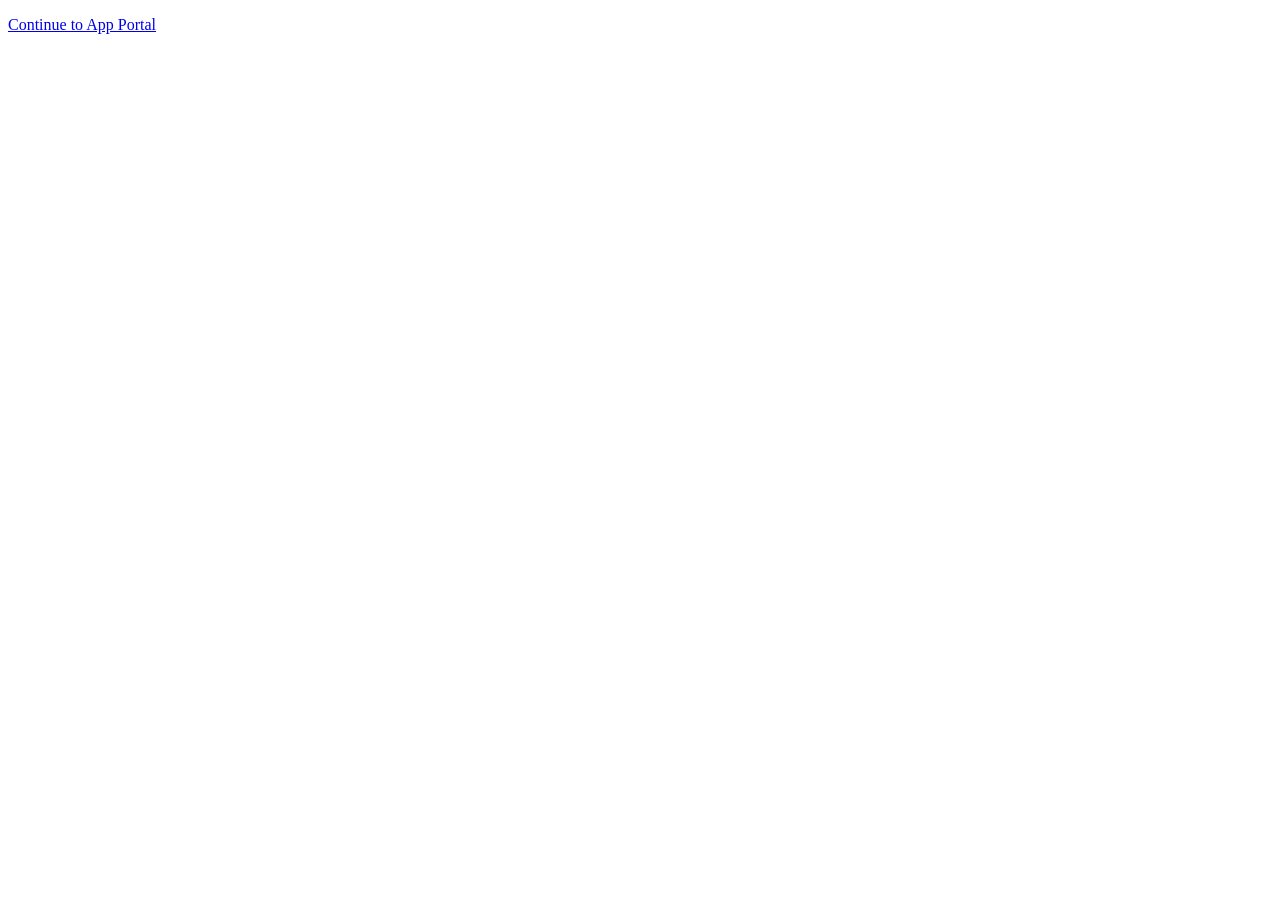
==== commit ebb86596: "feat: add OEE portal and calculation pipeline" ====
--- a/app.html
+++ b/app.html
@@ -2,897 +2,11 @@
 <html lang="en">
 <head>
   <meta charset="utf-8">
+  <meta http-equiv="refresh" content="0;url=app.php">
   <meta name="viewport" content="width=device-width, initial-scale=1">
   <title>App Portal</title>
-  <link rel="stylesheet" href="css/portal.css">
 </head>
 <body>
-  <div id="app-shell" class="app-shell">
-    <div id="sidebar-backdrop" class="app-sidebar-backdrop" aria-hidden="true"></div>
-
-    <aside class="app-sidebar" aria-label="Main navigation">
-      <div class="app-sidebar-header">
-        <div class="app-sidebar-brand">
-          <div class="app-sidebar-logo" aria-hidden="true">K</div>
-          <div class="app-sidebar-brand-text">
-            <div class="app-sidebar-brand-title">App Portal</div>
-            <div class="app-sidebar-brand-subtitle">KS GROUP · Template</div>
-          </div>
-        </div>
-      </div>
-
-      <nav class="app-sidebar-nav">
-        <a class="app-sidebar-link is-active" href="#/dashboard" data-nav="dashboard" title="Dashboard">
-          <span class="app-sidebar-icon" data-icon="dashboard"></span>
-          <span class="app-sidebar-label">Dashboard</span>
-        </a>
-        <a class="app-sidebar-link" href="#/requests" data-nav="requests" title="Records">
-          <span class="app-sidebar-icon" data-icon="requests"></span>
-          <span class="app-sidebar-label">Records</span>
-        </a>
-        <div class="app-sidebar-section-label">Administration</div>
-        <a class="app-sidebar-link" href="#/orgs" data-nav="orgs" title="Organizations">
-          <span class="app-sidebar-icon" data-icon="orgs"></span>
-          <span class="app-sidebar-label">Organizations</span>
-        </a>
-        <a class="app-sidebar-link" href="#/library" data-goto="library" title="Master Data">
-          <span class="app-sidebar-icon" data-icon="master"></span>
-          <span class="app-sidebar-label">Master Data</span>
-        </a>
-        <a class="app-sidebar-link" href="#/library" data-goto="library" title="Workflows">
-          <span class="app-sidebar-icon" data-icon="workflows"></span>
-          <span class="app-sidebar-label">Workflows</span>
-        </a>
-        <a class="app-sidebar-link" href="#/users" data-nav="users" title="Users">
-          <span class="app-sidebar-icon" data-icon="users"></span>
-          <span class="app-sidebar-label">Users</span>
-        </a>
-        <a class="app-sidebar-link" href="#/roles" data-nav="roles" title="Roles">
-          <span class="app-sidebar-icon" data-icon="roles"></span>
-          <span class="app-sidebar-label">Roles</span>
-        </a>
-        <a class="app-sidebar-link" href="#/library" data-goto="library" title="Audit Logs">
-          <span class="app-sidebar-icon" data-icon="audit"></span>
-          <span class="app-sidebar-label">Audit Logs</span>
-        </a>
-        <a class="app-sidebar-link" href="#/library" data-goto="library" title="API Registry">
-          <span class="app-sidebar-icon" data-icon="apis"></span>
-          <span class="app-sidebar-label">API Registry</span>
-        </a>
-        <a class="app-sidebar-link" href="#/library" data-goto="library" title="Manage Reports">
-          <span class="app-sidebar-icon" data-icon="report"></span>
-          <span class="app-sidebar-label">Manage Reports</span>
-        </a>
-        <a class="app-sidebar-link" href="#/library" data-goto="library" title="Tracking Report">
-          <span class="app-sidebar-icon" data-icon="report"></span>
-          <span class="app-sidebar-label">Tracking Report</span>
-        </a>
-        <div class="app-sidebar-section-label">Template</div>
-        <a class="app-sidebar-link" href="#/library" data-nav="library" title="Library">
-          <span class="app-sidebar-icon" data-icon="library"></span>
-          <span class="app-sidebar-label">Library</span>
-        </a>
-        <a class="app-sidebar-logout" href="index.html" title="Logout">
-          <span class="app-sidebar-icon" data-icon="logout"></span>
-          <span class="app-sidebar-label">Logout</span>
-        </a>
-      </nav>
-
-      <div class="app-sidebar-footer">
-        <button type="button" id="sidebar-toggle" class="app-sidebar-toggle" aria-label="Toggle sidebar" aria-expanded="true" title="Collapse sidebar">
-          <span data-icon="chevron"></span>
-        </button>
-      </div>
-    </aside>
-
-    <div class="app-main">
-      <header class="app-topbar">
-        <div class="app-topbar-inner">
-          <div style="display:flex;align-items:center;gap:12px;min-width:0">
-            <button type="button" id="sidebar-mobile-toggle" class="app-sidebar-mobile-toggle" aria-label="Open navigation">
-              <span data-icon="menu"></span>
-            </button>
-            <div class="app-topbar-title" id="page-title">Dashboard</div>
-          </div>
-
-          <div class="app-topbar-actions">
-            <div class="app-header-menu" data-header-menu>
-              <button type="button" class="app-header-icon-btn" data-header-toggle="notify" aria-label="Notifications" aria-expanded="false" aria-controls="header-notify-panel">
-                <span data-icon="bell"></span>
-                <span id="notify-badge" class="app-header-badge">2</span>
-              </button>
-              <div id="header-notify-panel" class="app-header-panel app-header-panel-wide" data-header-panel="notify" hidden>
-                <div class="app-header-panel-head">
-                  <div class="app-header-panel-title">Notifications</div>
-                  <button type="button" class="app-header-panel-action" id="mark-all-read">Mark all read</button>
-                </div>
-                <div class="app-header-panel-body">
-                  <a class="app-header-note is-unread" href="#/detail" data-goto="detail">
-                    <div class="app-header-note-title">REC-1042 waiting on you</div>
-                    <div class="app-header-note-msg">Manager review for a Change record.</div>
-                    <div class="app-header-note-time">25 Sep 2026, 10:14</div>
-                  </a>
-                  <a class="app-header-note is-unread" href="#/requests" data-goto="requests">
-                    <div class="app-header-note-title">REC-1038 sent back</div>
-                    <div class="app-header-note-msg">Reviewer returned the ticket for correction.</div>
-                    <div class="app-header-note-time">24 Sep 2026, 16:02</div>
-                  </a>
-                  <a class="app-header-note" href="#/detail" data-goto="detail">
-                    <div class="app-header-note-title">REC-1021 closed</div>
-                    <div class="app-header-note-msg">Document record completed.</div>
-                    <div class="app-header-note-time">21 Sep 2026, 09:40</div>
-                  </a>
-                </div>
-              </div>
-            </div>
-
-            <div class="app-header-menu" data-header-menu>
-              <button type="button" class="app-header-profile-btn" data-header-toggle="profile" aria-label="User menu" aria-expanded="false" aria-controls="header-profile-panel">
-                <span class="app-header-avatar">SK</span>
-                <span class="app-header-profile-text">
-                  <span class="app-header-profile-name">Somesh Kumar Pal</span>
-                  <span class="app-header-profile-user">somesh.pal</span>
-                </span>
-              </button>
-              <div id="header-profile-panel" class="app-header-panel" data-header-panel="profile" hidden>
-                <div class="app-header-profile-card">
-                  <span class="app-header-avatar app-header-avatar-lg">SK</span>
-                  <div>
-                    <div class="app-header-profile-name">Somesh Kumar Pal</div>
-                    <div class="app-header-profile-user">somesh.pal</div>
-                  </div>
-                </div>
-                <a class="app-header-profile-link" href="#/profile" data-goto="profile">View profile</a>
-                <a class="app-header-logout" href="index.html">Logout</a>
-              </div>
-            </div>
-          </div>
-        </div>
-      </header>
-
-      <main class="app-content">
-        <section class="view active" data-view="dashboard">
-          <div class="dash-kpis">
-            <a class="dash-kpi is-link" href="#/users" data-goto="users"><div class="l">Users</div><div class="v">12</div></a>
-            <a class="dash-kpi is-link" href="#/library" data-goto="library"><div class="l">Record types</div><div class="v accent">4</div></a>
-            <a class="dash-kpi is-link" href="#/requests" data-goto="requests"><div class="l">Open records</div><div class="v warn">5</div></a>
-            <a class="dash-kpi is-link" href="#/requests" data-goto="requests"><div class="l">Pending reviews</div><div class="v warn">5</div></a>
-          </div>
-          <div class="dash-hero">
-            <div>
-              <div class="dash-eyebrow">Administration · Creator</div>
-              <h2>App dashboard</h2>
-              <p>Reuse this shell for any app — tickets, assets, documents, changes, or your own type.</p>
-            </div>
-            <div class="dash-actions">
-              <button class="btn" type="button" data-goto="create">+ New record</button>
-              <button class="btn warn" type="button" data-goto="requests">Open records</button>
-              <button class="btn ghost" type="button" data-goto="users">Manage users</button>
-            </div>
-          </div>
-          <div class="dash-chart-grid">
-            <section class="dash-card">
-              <div class="dash-card-head">Record status</div>
-              <div class="dash-chart-body">
-                <div class="dash-bar-row"><div class="dash-bar-label"><span>In review</span><strong>4</strong></div><div class="dash-bar-track"><span style="width:100%"></span></div></div>
-                <div class="dash-bar-row"><div class="dash-bar-label"><span>Pending manager</span><strong>1</strong></div><div class="dash-bar-track"><span style="width:25%"></span></div></div>
-              </div>
-            </section>
-            <section class="dash-card">
-              <div class="dash-card-head">Record activity · Last 6 months</div>
-              <div class="dash-chart-body dash-month-chart">
-                <div class="dash-month-bar"><strong>0</strong><span style="height:4%"></span><small>Apr 26</small></div>
-                <div class="dash-month-bar"><strong>0</strong><span style="height:4%"></span><small>May 26</small></div>
-                <div class="dash-month-bar"><strong>0</strong><span style="height:4%"></span><small>Jun 26</small></div>
-                <div class="dash-month-bar"><strong>0</strong><span style="height:4%"></span><small>Jul 26</small></div>
-                <div class="dash-month-bar"><strong>0</strong><span style="height:4%"></span><small>Aug 26</small></div>
-                <div class="dash-month-bar"><strong>5</strong><span style="height:100%"></span><small>Sep 26</small></div>
-              </div>
-            </section>
-            <section class="dash-card">
-              <div class="dash-card-head">Review workload</div>
-              <div class="dash-chart-body">
-                <div class="dash-bar-row"><div class="dash-bar-label"><span>Approver</span><strong>3</strong></div><div class="dash-bar-track dash-bar-track--gold"><span style="width:100%"></span></div></div>
-                <div class="dash-bar-row"><div class="dash-bar-label"><span>Manager</span><strong>1</strong></div><div class="dash-bar-track dash-bar-track--gold"><span style="width:33%"></span></div></div>
-                <div class="dash-bar-row"><div class="dash-bar-label"><span>Reviewer</span><strong>1</strong></div><div class="dash-bar-track dash-bar-track--gold"><span style="width:33%"></span></div></div>
-              </div>
-            </section>
-          </div>
-          <div class="dash-panels">
-            <div class="dash-card">
-              <div class="dash-card-head">My next actions</div>
-              <div class="dash-card-body">
-                <a class="dash-row" href="#/detail" data-goto="detail">
-                  <div class="dash-row-title">REC-1042 — Plant A access change</div>
-                  <div class="dash-row-meta">a.sharma@company.in · Manager review · pending</div>
-                </a>
-              </div>
-            </div>
-            <div class="dash-card">
-              <div class="dash-card-head">My record activity</div>
-              <div class="dash-card-body">
-                <a class="dash-row" href="#/detail" data-goto="detail">
-                  <div class="dash-row-title">REC-1038</div>
-                  <div class="dash-row-meta">In review · Created 24 Sep 2026</div>
-                </a>
-              </div>
-            </div>
-          </div>
-        </section>
-
-        <section class="view" data-view="requests">
-          <div class="page-toolbar">
-            <form class="page-toolbar-left" action="#/requests">
-              <div class="page-search"><input type="search" placeholder="Search number, title, owner…"></div>
-              <select>
-                <option>All types</option>
-                <option>Ticket</option>
-                <option>Change</option>
-                <option>Asset</option>
-                <option>Document</option>
-              </select>
-              <select>
-                <option>All statuses</option>
-                <option>Draft</option>
-                <option>Pending manager</option>
-                <option>In review</option>
-                <option>Returned</option>
-                <option>Rejected</option>
-                <option>Closed</option>
-              </select>
-              <button class="btn" type="submit">Filter</button>
-            </form>
-            <div class="page-toolbar-right" style="display:flex;gap:8px">
-              <button class="btn ghost" type="button" data-toast="Excel export is a demo action">Export Excel</button>
-              <button class="btn" type="button" data-goto="create">+ New record</button>
-            </div>
-          </div>
-          <div class="data-card">
-            <div class="data-scroll">
-              <table class="data-table">
-                <thead>
-                  <tr>
-                    <th>Number</th>
-                    <th>Title</th>
-                    <th>Owner</th>
-                    <th>Type</th>
-                    <th>Status</th>
-                    <th>Submitted</th>
-                    <th>Closed</th>
-                    <th class="r">Actions</th>
-                  </tr>
-                </thead>
-                <tbody>
-                  <tr>
-                    <td class="mono">REC-1042 <span class="request-type-badge">PRIORITY</span></td>
-                    <td>Plant A access change</td>
-                    <td>A. Sharma</td>
-                    <td><span class="tag pending_approval">Change</span></td>
-                    <td><span class="tag pending_hod">Pending manager</span></td>
-                    <td>25 Sep 2026</td>
-                    <td>—</td>
-                    <td class="r"><div class="row-actions"><button class="btn warn sm" type="button" data-goto="detail">Review</button></div></td>
-                  </tr>
-                  <tr>
-                    <td class="mono">REC-1038</td>
-                    <td>Printer offline on floor 2</td>
-                    <td>R. Mehta</td>
-                    <td><span class="tag pending_approval">Ticket</span></td>
-                    <td><span class="tag pending_approval">In review</span></td>
-                    <td>24 Sep 2026</td>
-                    <td>—</td>
-                    <td class="r"><div class="row-actions"><a class="link" href="#/detail" data-goto="detail">View</a></div></td>
-                  </tr>
-                  <tr>
-                    <td class="mono">REC-1021</td>
-                    <td>Laptop inventory — HQ</td>
-                    <td>P. Iyer</td>
-                    <td><span class="tag closed">Asset</span></td>
-                    <td><span class="tag closed">Closed</span></td>
-                    <td>18 Sep 2026</td>
-                    <td>21 Sep 2026</td>
-                    <td class="r"><div class="row-actions"><a class="link" href="#/detail" data-goto="detail">View</a></div></td>
-                  </tr>
-                  <tr>
-                    <td class="mono">REC-1014</td>
-                    <td>Safety SOP v3</td>
-                    <td>A. Sharma</td>
-                    <td><span class="tag pending_approval">Document</span></td>
-                    <td><span class="tag rejected">Rejected</span></td>
-                    <td>12 Sep 2026</td>
-                    <td>—</td>
-                    <td class="r"><div class="row-actions"><a class="link" href="#/detail" data-goto="detail">View</a><a class="link" href="#/create" data-goto="create">Edit</a></div></td>
-                  </tr>
-                </tbody>
-              </table>
-            </div>
-          </div>
-          <div class="data-card status-guide">
-            <strong>Status guide:</strong> Draft = not submitted. Pending manager = waiting on the owner’s reporting manager. In review = waiting on a role step. Returned / Rejected = fix and resubmit. Closed = finished. Swap Type values for whatever your app needs.
-          </div>
-        </section>
-
-        <section class="view" data-view="create">
-          <div class="page-heading">
-            <nav class="page-breadcrumb"><a href="#/requests" data-goto="requests">Records</a> / New</nav>
-            <div class="page-heading-actions"><button class="btn ghost" type="button" data-goto="requests">Cancel</button></div>
-          </div>
-          <form data-demo-form data-next="detail" data-success="Record created">
-            <div class="form-section">
-              <div class="form-section-head">Record details</div>
-              <div class="form-section-body">
-                <div>
-                  <label class="form-label">Type <span class="req">*</span></label>
-                  <select class="form-select" required><option>Ticket</option><option>Change</option><option>Asset</option><option>Document</option></select>
-                  <p class="form-note">Replace these options with any types your app needs.</p>
-                </div>
-                <div>
-                  <label class="form-label">Organization <span class="req">*</span></label>
-                  <select class="form-select" required><option>HQ</option><option>Plant A</option><option>Plant B</option></select>
-                </div>
-                <div>
-                  <label class="form-label">Category</label>
-                  <select class="form-select"><option>General</option><option>IT</option><option>Operations</option><option>HR</option></select>
-                </div>
-                <div>
-                  <label class="form-label">Priority</label>
-                  <select class="form-select"><option>Normal</option><option>High</option><option>Low</option></select>
-                </div>
-                <div class="form-span">
-                  <label class="form-label">Title <span class="req">*</span></label>
-                  <input class="form-input" required placeholder="Short title">
-                </div>
-                <div class="form-span">
-                  <label class="form-label">Description</label>
-                  <textarea class="form-textarea" placeholder="Optional long text"></textarea>
-                </div>
-              </div>
-            </div>
-            <div class="form-footer"><button class="btn" type="submit">Create</button></div>
-          </form>
-        </section>
-
-        <section class="view" data-view="detail">
-          <div class="page-heading">
-            <nav class="page-breadcrumb"><a href="#/requests" data-goto="requests">Records</a> / REC-1042</nav>
-            <div class="page-heading-actions">
-              <button class="btn ghost" type="button" data-goto="create">Edit</button>
-              <button class="btn warn" type="button" data-toast="Sent back to owner" data-toast-kind="warn">Send back</button>
-              <button class="btn" type="button" data-toast="Approved" data-toast-kind="ok">Review &amp; Approve</button>
-            </div>
-          </div>
-          <div class="ribbon">Use this ribbon for any special-case note (priority, hold, policy).</div>
-          <div class="detail-layout">
-            <div class="form-section">
-              <div class="form-section-head">Record details</div>
-              <dl class="detail-dl">
-                <div><dt>Type</dt><dd>Change</dd></div>
-                <div><dt>Organization</dt><dd>Plant A</dd></div>
-                <div><dt>Category</dt><dd>Operations</dd></div>
-                <div><dt>Owner</dt><dd>A. Sharma</dd></div>
-                <div class="form-span"><dt>Title</dt><dd>Plant A access change</dd></div>
-                <div class="form-span"><dt>Description</dt><dd>Generic long text for any record type.</dd></div>
-              </dl>
-            </div>
-            <aside class="card" style="padding:0.9rem 1rem">
-              <div class="kpi-label">History</div>
-              <div class="history-item"><strong>Submitted</strong><div class="form-note">A. Sharma · 25 Sep</div></div>
-              <div class="history-item"><strong>Manager</strong><div class="form-note">Reporting manager · pending</div></div>
-            </aside>
-          </div>
-        </section>
-
-        <section class="view" data-view="users">
-          <div class="page-toolbar">
-            <div class="page-lead">Manage user accounts, default organization/department, roles, and access.</div>
-            <button class="btn" type="button" data-goto="user-create">+ Add User</button>
-          </div>
-          <div class="filter-tabs">
-            <span class="filter-label">Status</span>
-            <a class="filter-tab active" href="#/users">All <span class="tab-count">4</span></a>
-            <a class="filter-tab" href="#/users">Active <span class="tab-count">3</span></a>
-            <a class="filter-tab" href="#/users">Inactive <span class="tab-count">1</span></a>
-          </div>
-          <div class="page-toolbar">
-            <form class="page-toolbar-left">
-              <div class="page-search"><input placeholder="Search users, org, department…"></div>
-              <button class="btn ghost sm" type="submit">Search</button>
-            </form>
-          </div>
-          <div class="filter-meta">
-            <span>Showing 4 of 4</span>
-            <button type="button" class="link" data-filter-clear>Clear column filters</button>
-          </div>
-          <div class="data-card">
-            <div class="data-scroll">
-              <table class="data-table" data-column-filter>
-                <thead>
-                  <tr>
-                    <th>ID</th>
-                    <th>Username</th>
-                    <th>Full Name</th>
-                    <th>Organization</th>
-                    <th>Department</th>
-                    <th>Roles</th>
-                    <th>Status</th>
-                    <th>Created</th>
-                    <th class="r">Actions</th>
-                  </tr>
-                  <tr class="col-filter-row">
-                    <th><input class="col-filter-input" data-col-filter="0" placeholder="Filter ID"></th>
-                    <th><input class="col-filter-input" data-col-filter="1" placeholder="Filter username"></th>
-                    <th><input class="col-filter-input" data-col-filter="2" placeholder="Filter name"></th>
-                    <th><input class="col-filter-input" data-col-filter="3" placeholder="Filter org"></th>
-                    <th><input class="col-filter-input" data-col-filter="4" placeholder="Filter department"></th>
-                    <th><input class="col-filter-input" data-col-filter="5" placeholder="Filter roles"></th>
-                    <th><input class="col-filter-input" data-col-filter="6" placeholder="Filter status"></th>
-                    <th><input class="col-filter-input" data-col-filter="7" placeholder="Filter created"></th>
-                    <th></th>
-                  </tr>
-                </thead>
-                <tbody>
-                  <tr>
-                    <td class="mono" data-col="0">1</td>
-                    <td data-col="1" style="font-weight:650">somesh.pal</td>
-                    <td data-col="2">Somesh Kumar Pal</td>
-                    <td data-col="3">HQ</td>
-                    <td data-col="4">IT</td>
-                    <td class="muted" data-col="5">Admin, Approver</td>
-                    <td data-col="6"><span class="tag closed">active</span></td>
-                    <td class="muted" data-col="7">2026-06-01</td>
-                    <td class="r"><div class="row-actions"><a class="link" href="#/user-edit" data-goto="user-edit">Edit</a><button class="link" type="button" style="color:var(--warn)">Inactive</button></div></td>
-                  </tr>
-                  <tr>
-                    <td class="mono" data-col="0">2</td>
-                    <td data-col="1" style="font-weight:650">a.sharma</td>
-                    <td data-col="2">A. Sharma</td>
-                    <td data-col="3">HQ</td>
-                    <td data-col="4">IT</td>
-                    <td class="muted" data-col="5">Creator, Approver</td>
-                    <td data-col="6"><span class="tag closed">active</span></td>
-                    <td class="muted" data-col="7">2026-06-12</td>
-                    <td class="r"><div class="row-actions"><a class="link" href="#/user-edit" data-goto="user-edit">Edit</a><button class="link" type="button" style="color:var(--warn)">Inactive</button></div></td>
-                  </tr>
-                  <tr>
-                    <td class="mono" data-col="0">3</td>
-                    <td data-col="1" style="font-weight:650">r.mehta</td>
-                    <td data-col="2">R. Mehta</td>
-                    <td data-col="3">Plant A</td>
-                    <td data-col="4">Operations</td>
-                    <td class="muted" data-col="5">Reviewer</td>
-                    <td data-col="6"><span class="tag closed">active</span></td>
-                    <td class="muted" data-col="7">2026-07-03</td>
-                    <td class="r"><div class="row-actions"><a class="link" href="#/user-edit" data-goto="user-edit">Edit</a><button class="link" type="button" style="color:var(--warn)">Inactive</button></div></td>
-                  </tr>
-                  <tr>
-                    <td class="mono" data-col="0">4</td>
-                    <td data-col="1" style="font-weight:650">p.iyer</td>
-                    <td data-col="2">P. Iyer</td>
-                    <td data-col="3">Plant B</td>
-                    <td data-col="4">HR</td>
-                    <td class="muted" data-col="5">Viewer</td>
-                    <td data-col="6"><span class="tag draft">inactive</span></td>
-                    <td class="muted" data-col="7">2026-07-18</td>
-                    <td class="r"><div class="row-actions"><a class="link" href="#/user-edit" data-goto="user-edit">Edit</a><button class="link" type="button" style="color:var(--ok)">Active</button></div></td>
-                  </tr>
-                </tbody>
-              </table>
-            </div>
-          </div>
-        </section>
-
-        <section class="view" data-view="user-create">
-          <div class="page-heading">
-            <nav class="page-breadcrumb"><a href="#/users" data-goto="users">Users</a> / New</nav>
-            <div class="page-heading-actions">
-              <button class="btn ghost" type="button" data-goto="users">Cancel</button>
-              <button class="btn" type="submit" form="user-create-form">Create</button>
-            </div>
-          </div>
-          <div class="form-card">
-            <div class="form-card-title">Add User</div>
-            <form id="user-create-form" class="form-stack" data-demo-form data-next="users" data-success="User created">
-              <div class="form-grid-2">
-                <div><label class="form-label">Employee Code <span class="req">*</span></label><input class="form-input" required></div>
-                <div><label class="form-label">Email <span class="req">*</span></label><input class="form-input" type="email" required></div>
-              </div>
-              <div><label class="form-label">Username <span class="req">*</span></label><input class="form-input" required></div>
-              <div><label class="form-label">Full Name <span class="req">*</span></label><input class="form-input" required></div>
-              <div><label class="form-label">Password <span class="req">*</span></label><input class="form-input" type="password" required></div>
-              <div><label class="form-label">Organization <span class="req">*</span></label><input class="form-input" list="org-options" placeholder="Search organization" required></div>
-              <div><label class="form-label">Default Department <span class="req">*</span></label><input class="form-input" list="dept-options" placeholder="Search department" required></div>
-              <div><label class="form-label">Reporting Manager <span class="req">*</span></label><input class="form-input" list="mgr-options" placeholder="Search reporting manager" required></div>
-              <div>
-                <label class="form-label">Roles <span class="req">*</span></label>
-                <div class="master-checks">
-                  <label><input type="checkbox" class="form-checkbox"> Creator</label>
-                  <label><input type="checkbox" class="form-checkbox"> Approver</label>
-                  <label><input type="checkbox" class="form-checkbox"> Reviewer</label>
-                  <label><input type="checkbox" class="form-checkbox"> Viewer</label>
-                  <label><input type="checkbox" class="form-checkbox"> Admin</label>
-                </div>
-              </div>
-            </form>
-          </div>
-        </section>
-
-        <section class="view" data-view="user-edit">
-          <div class="page-heading">
-            <nav class="page-breadcrumb"><a href="#/users" data-goto="users">Users</a> / somesh.pal</nav>
-            <div class="page-heading-actions">
-              <button class="btn ghost" type="button" data-goto="users">Cancel</button>
-              <button class="btn" type="submit" form="user-edit-form">Save</button>
-            </div>
-          </div>
-          <div class="form-card">
-            <div class="form-card-title">Edit User</div>
-            <form id="user-edit-form" class="form-stack" data-demo-form data-next="users" data-success="User saved">
-              <div class="form-grid-2">
-                <div><label class="form-label">Employee Code</label><input class="form-input" value="EMP-1001"></div>
-                <div><label class="form-label">Email</label><input class="form-input" type="email" value="somesh.pal@karam.in"></div>
-              </div>
-              <div><label class="form-label">Username <span class="req">*</span></label><input class="form-input" value="somesh.pal" required></div>
-              <div><label class="form-label">Full Name</label><input class="form-input" value="Somesh Kumar Pal"></div>
-              <div><label class="form-label">Organization</label><input class="form-input" list="org-options" value="HQ"></div>
-              <div><label class="form-label">Default Department</label><input class="form-input" list="dept-options" value="IT"></div>
-              <div><label class="form-label">Reporting Manager</label><input class="form-input" list="mgr-options" value="A. Sharma (a.sharma@karam.in)"></div>
-              <div>
-                <label class="form-label">Roles <span class="req">*</span></label>
-                <div class="master-checks">
-                  <label><input type="checkbox" class="form-checkbox" checked> Creator</label>
-                  <label><input type="checkbox" class="form-checkbox" checked> Approver</label>
-                  <label><input type="checkbox" class="form-checkbox"> Reviewer</label>
-                  <label><input type="checkbox" class="form-checkbox"> Viewer</label>
-                  <label><input type="checkbox" class="form-checkbox" checked> Admin</label>
-                </div>
-              </div>
-            </form>
-            <form class="form-panel" data-demo-form data-next="user-edit" data-success="Password reset">
-              <div style="flex:1"><label class="form-label">New Password</label><input class="form-input" type="password" required minlength="8"></div>
-              <button class="btn warn" type="submit">Reset</button>
-            </form>
-          </div>
-        </section>
-
-        <section class="view" data-view="roles">
-          <div class="page-toolbar">
-            <div class="page-lead">Manage role permissions for any app. Manager is <span class="mono">users.manager_id</span>, not a role. Add or remove roles to match your domain.</div>
-          </div>
-          <div class="data-card">
-            <div class="data-scroll">
-              <table class="data-table">
-                <thead>
-                  <tr>
-                    <th>ID</th>
-                    <th>Role</th>
-                    <th>Description</th>
-                    <th>Permissions</th>
-                    <th class="r">Actions</th>
-                  </tr>
-                </thead>
-                <tbody>
-                  <tr>
-                    <td class="mono">1</td>
-                    <td><span class="tag pending_approval">Admin</span></td>
-                    <td class="muted">Full administration</td>
-                    <td class="mono muted">18</td>
-                    <td class="r"><a class="link" href="#/role-edit" data-goto="role-edit">Edit permissions</a></td>
-                  </tr>
-                  <tr>
-                    <td class="mono">2</td>
-                    <td><span class="tag pending_approval">Creator</span></td>
-                    <td class="muted">Create and edit own records</td>
-                    <td class="mono muted">3</td>
-                    <td class="r"><a class="link" href="#/role-edit" data-goto="role-edit">Edit permissions</a></td>
-                  </tr>
-                  <tr>
-                    <td class="mono">3</td>
-                    <td><span class="tag pending_approval">Approver</span></td>
-                    <td class="muted">Act on assigned review steps</td>
-                    <td class="mono muted">4</td>
-                    <td class="r"><a class="link" href="#/role-edit" data-goto="role-edit">Edit permissions</a></td>
-                  </tr>
-                  <tr>
-                    <td class="mono">4</td>
-                    <td><span class="tag pending_approval">Reviewer</span></td>
-                    <td class="muted">Comment and send back</td>
-                    <td class="mono muted">4</td>
-                    <td class="r"><a class="link" href="#/role-edit" data-goto="role-edit">Edit permissions</a></td>
-                  </tr>
-                  <tr>
-                    <td class="mono">5</td>
-                    <td><span class="tag pending_approval">Viewer</span></td>
-                    <td class="muted">Read-only access</td>
-                    <td class="mono muted">2</td>
-                    <td class="r"><a class="link" href="#/role-edit" data-goto="role-edit">Edit permissions</a></td>
-                  </tr>
-                </tbody>
-              </table>
-            </div>
-          </div>
-        </section>
-
-        <section class="view" data-view="role-edit">
-          <div class="page-heading">
-            <nav class="page-breadcrumb"><a href="#/roles" data-goto="roles">Roles</a> / Approver</nav>
-            <div class="page-heading-actions"><button class="btn ghost" type="button" data-goto="roles">Cancel</button></div>
-          </div>
-          <div class="form-card wide">
-            <div class="form-card-title">Edit Role</div>
-            <p class="page-lead">Role: <strong>Approver</strong> — Act on assigned review steps.</p>
-            <form class="form-stack" data-demo-form data-next="roles" data-success="Permissions saved">
-              <div class="perm-grid">
-                <label class="perm-item"><input type="checkbox" class="form-checkbox" checked><div><div style="font-weight:650">approvals.act</div><div class="form-note">Act on assigned approval steps</div></div></label>
-                <label class="perm-item"><input type="checkbox" class="form-checkbox" checked><div><div style="font-weight:650">records.view</div><div class="form-note">View records of any type</div></div></label>
-                <label class="perm-item"><input type="checkbox" class="form-checkbox"><div><div style="font-weight:650">users.view</div><div class="form-note">View user directory</div></div></label>
-                <label class="perm-item"><input type="checkbox" class="form-checkbox"><div><div style="font-weight:650">workflows.view</div><div class="form-note">View workflow definitions</div></div></label>
-                <label class="perm-item"><input type="checkbox" class="form-checkbox"><div><div style="font-weight:650">master.view</div><div class="form-note">View master data</div></div></label>
-                <label class="perm-item"><input type="checkbox" class="form-checkbox"><div><div style="font-weight:650">audit.view</div><div class="form-note">View audit logs</div></div></label>
-              </div>
-              <div class="form-footer"><button class="btn" type="submit">Save</button></div>
-            </form>
-          </div>
-        </section>
-
-        <section class="view" data-view="profile">
-          <div class="page-heading">
-            <nav class="page-breadcrumb">My Profile</nav>
-            <div class="page-heading-actions">
-              <button class="btn" type="submit" form="profile-form">Save</button>
-            </div>
-          </div>
-          <div class="detail-layout">
-            <div class="form-card" style="max-width:none">
-              <div class="form-card-title">Profile</div>
-              <form id="profile-form" class="form-stack" data-demo-form data-next="profile" data-success="Profile saved">
-                <div class="form-grid-2">
-                  <div><label class="form-label">Employee Code</label><input class="form-input" value="EMP-1001" readonly></div>
-                  <div><label class="form-label">Username</label><input class="form-input" value="somesh.pal" readonly></div>
-                </div>
-                <div><label class="form-label">Full Name</label><input class="form-input" value="Somesh Kumar Pal"></div>
-                <div><label class="form-label">Email</label><input class="form-input" type="email" value="somesh.pal@karam.in"></div>
-                <div class="form-grid-2">
-                  <div><label class="form-label">Organization</label><input class="form-input" value="HQ" readonly></div>
-                  <div><label class="form-label">Department</label><input class="form-input" value="IT" readonly></div>
-                </div>
-                <div><label class="form-label">Reporting Manager</label><input class="form-input" value="A. Sharma" readonly></div>
-                <div><label class="form-label">Roles</label><div class="master-checks"><span class="tag pending_approval">Admin</span><span class="tag pending_approval">Approver</span><span class="tag pending_approval">Creator</span></div></div>
-              </form>
-            </div>
-            <aside class="card" style="padding:0.9rem 1rem">
-              <div class="kpi-label">Account</div>
-              <div class="history-item"><strong>Status</strong><div class="form-note"><span class="tag closed">active</span></div></div>
-              <div class="history-item"><strong>SSO</strong><div class="form-note">Bound · somesh.pal@karam.in</div></div>
-              <div class="history-item"><strong>Last login</strong><div class="form-note">25 Sep 2026, 10:02</div></div>
-            </aside>
-          </div>
-        </section>
-
-        <section class="view" data-view="orgs">
-          <div class="page-toolbar">
-            <div class="page-lead">Organizations and departments. Rename these to sites, plants, or companies as needed.</div>
-            <button class="btn" type="button" data-toast="Demo only">+ Add organization</button>
-          </div>
-          <div class="data-card">
-            <div class="data-scroll">
-              <table class="data-table">
-                <thead>
-                  <tr>
-                    <th>Code</th>
-                    <th>Name</th>
-                    <th>Units</th>
-                    <th>Departments</th>
-                    <th>Status</th>
-                    <th class="r">Actions</th>
-                  </tr>
-                </thead>
-                <tbody>
-                  <tr>
-                    <td class="mono">HQ</td>
-                    <td>Head office</td>
-                    <td>2</td>
-                    <td>IT, Operations, HR</td>
-                    <td><span class="tag closed">active</span></td>
-                    <td class="r"><a class="link" href="#/library" data-goto="library">Open</a></td>
-                  </tr>
-                  <tr>
-                    <td class="mono">PA</td>
-                    <td>Plant A</td>
-                    <td>0</td>
-                    <td>Operations, Review</td>
-                    <td><span class="tag closed">active</span></td>
-                    <td class="r"><a class="link" href="#/library" data-goto="library">Open</a></td>
-                  </tr>
-                </tbody>
-              </table>
-            </div>
-          </div>
-        </section>
-
-        <section class="view" data-view="library">
-          <div>
-            <h1 class="page-title">Library</h1>
-            <p class="page-lead">Generic kit for any app type. Swap record types, roles, and field names — keep the shell.</p>
-          </div>
-
-          <div class="form-section">
-            <div class="form-section-head">Where to get icons</div>
-            <div class="form-section-body">
-              <div class="form-span">
-                <p class="page-lead"><strong>Source:</strong> <a href="https://heroicons.com" target="_blank" rel="noreferrer">heroicons.com</a> — Outline set, 24×24.</p>
-                <p class="form-note">License: MIT. Style: <span class="mono">viewBox="0 0 24 24"</span>, <span class="mono">fill="none"</span>, <span class="mono">stroke="currentColor"</span>, <span class="mono">stroke-width="1.75"</span>.</p>
-                <p class="form-note">Icons live in <span class="mono">js/icons.js</span>. Mark any element <span class="mono">data-icon="users"</span> and the script fills it. Do not use emoji for sidebar or header chrome.</p>
-              </div>
-            </div>
-          </div>
-          <div class="icon-grid" id="icon-catalog"></div>
-
-          <div class="form-section">
-            <div class="form-section-head">Tokens</div>
-            <div class="form-section-body form-span">
-              <div class="swatch-grid">
-                <div class="swatch"><div class="swatch-chip" style="background:#1f2933"></div><div class="swatch-meta"><strong>--ink</strong><span>#1f2933 body</span></div></div>
-                <div class="swatch"><div class="swatch-chip" style="background:#2c5b8a"></div><div class="swatch-meta"><strong>--accent</strong><span>#2c5b8a links</span></div></div>
-                <div class="swatch"><div class="swatch-chip" style="background:#1f3a5f"></div><div class="swatch-meta"><strong>--accent-deep</strong><span>#1f3a5f buttons / th</span></div></div>
-                <div class="swatch"><div class="swatch-chip" style="background:#c8102e"></div><div class="swatch-meta"><strong>--red</strong><span>#c8102e K logo / badge</span></div></div>
-                <div class="swatch"><div class="swatch-chip" style="background:#2f7d5b"></div><div class="swatch-meta"><strong>--ok</strong><span>#2f7d5b closed</span></div></div>
-                <div class="swatch"><div class="swatch-chip" style="background:#9a6a1c"></div><div class="swatch-meta"><strong>--warn</strong><span>#9a6a1c first gate</span></div></div>
-                <div class="swatch"><div class="swatch-chip" style="background:#b03a3a"></div><div class="swatch-meta"><strong>--crit</strong><span>#b03a3a rejected</span></div></div>
-              </div>
-            </div>
-          </div>
-
-          <div class="toolbar">
-            <button class="btn" type="button">Primary</button>
-            <button class="btn ghost" type="button">Ghost</button>
-            <button class="btn warn" type="button">Warn</button>
-            <button class="btn ok" type="button">Ok</button>
-            <button class="btn danger" type="button">Danger</button>
-            <button class="btn sm" type="button">Small</button>
-            <span class="tag pending_hod">First gate</span>
-            <span class="tag pending_approval">In review</span>
-            <span class="tag closed">Closed / active</span>
-            <span class="tag rejected">Rejected</span>
-            <span class="tag draft">Draft / inactive</span>
-          </div>
-          <div class="toolbar">
-            <button class="btn" type="button" data-toast="Saved" data-toast-kind="ok">Success toast</button>
-            <button class="btn warn" type="button" data-toast="Needs attention" data-toast-kind="warn">Warn toast</button>
-            <button class="btn danger" type="button" data-toast="Rejected" data-toast-kind="crit">Danger toast</button>
-          </div>
-
-          <div class="form-section">
-            <div class="form-section-head">How to reuse for any app</div>
-            <div class="form-section-body">
-              <div class="form-span">
-                <p class="form-note">1. Rename <strong>App Portal</strong> and the sidebar labels.</p>
-                <p class="form-note">2. Change Type options (Ticket / Change / Asset / Document) to your domain.</p>
-                <p class="form-note">3. Keep Users, Roles, Profile, notifications, and the shell as-is.</p>
-                <p class="form-note">4. Add only the extra fields your type needs. Do not invent a second nav strip.</p>
-              </div>
-            </div>
-          </div>
-
-          <div class="form-section">
-            <div class="form-section-head">Records — table columns</div>
-            <div class="data-scroll">
-              <table class="data-table field-table">
-                <thead><tr><th>Column</th><th>Source</th><th>Notes</th></tr></thead>
-                <tbody>
-                  <tr><td>Number</td><td class="mono">record_number</td><td>Mono. Optional badge for flags (priority, hold).</td></tr>
-                  <tr><td>Title</td><td class="mono">title</td><td>Short name of the record.</td></tr>
-                  <tr><td>Owner</td><td class="mono">owner_name</td><td>Creator / assignee.</td></tr>
-                  <tr><td>Type</td><td class="mono">record_type</td><td>Any set: Ticket, Change, Asset, Document, or your own.</td></tr>
-                  <tr><td>Status</td><td class="mono">status + status_label</td><td>Tag class: pending_hod, pending_approval, closed, rejected, draft, returned.</td></tr>
-                  <tr><td>Submitted</td><td class="mono">submitted_at</td><td>—</td></tr>
-                  <tr><td>Closed</td><td class="mono">closed_at</td><td>—</td></tr>
-                  <tr><td>Actions</td><td>—</td><td>Review when pending for this user; else View. Edit on draft / returned / rejected own rows.</td></tr>
-                </tbody>
-              </table>
-            </div>
-          </div>
-
-          <div class="form-section">
-            <div class="form-section-head">Users — table + form fields</div>
-            <div class="data-scroll">
-              <table class="data-table field-table">
-                <thead><tr><th>Field</th><th>Type</th><th>Required</th><th>Notes</th></tr></thead>
-                <tbody>
-                  <tr><td>ID</td><td>int</td><td>list</td><td>Read-only.</td></tr>
-                  <tr><td>Employee Code</td><td>text</td><td>create</td><td>Optional on edit.</td></tr>
-                  <tr><td>Email</td><td>email</td><td>create</td><td>Needed for SSO / mail.</td></tr>
-                  <tr><td>Username</td><td>text</td><td>always</td><td>Login id.</td></tr>
-                  <tr><td>Full Name</td><td>text</td><td>create</td><td>Header profile name.</td></tr>
-                  <tr><td>Password</td><td>password</td><td>create</td><td>Edit uses Reset panel, min 8.</td></tr>
-                  <tr><td>Organization</td><td>searchable select</td><td>create</td><td>Default org.</td></tr>
-                  <tr><td>Default Department</td><td>searchable select</td><td>create</td><td>Scoped to org.</td></tr>
-                  <tr><td>Reporting Manager</td><td>searchable select</td><td>create</td><td><span class="mono">users.manager_id</span> — first-gate approver. Not a role.</td></tr>
-                  <tr><td>Roles</td><td>checkbox set</td><td>always</td><td>Admin, Creator, Approver, Reviewer, Viewer — or your own set. Manager is not a role.</td></tr>
-                  <tr><td>Status</td><td>tag</td><td>list</td><td>active / inactive. Row actions toggle.</td></tr>
-                  <tr><td>Created</td><td>datetime</td><td>list</td><td>—</td></tr>
-                </tbody>
-              </table>
-            </div>
-          </div>
-
-          <div class="form-section">
-            <div class="form-section-head">Roles — table + permission fields</div>
-            <div class="data-scroll">
-              <table class="data-table field-table">
-                <thead><tr><th>Field</th><th>Type</th><th>Notes</th></tr></thead>
-                <tbody>
-                  <tr><td>ID</td><td>int</td><td></td></tr>
-                  <tr><td>Role</td><td>tag</td><td>Name only. Manager is <span class="mono">users.manager_id</span>, not a role.</td></tr>
-                  <tr><td>Description</td><td>text</td><td></td></tr>
-                  <tr><td>Permissions</td><td>count + checkbox grid</td><td>keys like <span class="mono">approvals.act</span>, <span class="mono">users.view</span>.</td></tr>
-                  <tr><td>Actions</td><td>link</td><td>Edit permissions. Footer Save only.</td></tr>
-                </tbody>
-              </table>
-            </div>
-          </div>
-
-          <div class="form-section">
-            <div class="form-section-head">Record form — starter fields</div>
-            <div class="data-scroll">
-              <table class="data-table field-table">
-                <thead><tr><th>Field</th><th>Required</th><th>Notes</th></tr></thead>
-                <tbody>
-                  <tr><td>Type</td><td>yes</td><td>Ticket / Change / Asset / Document — replace the list.</td></tr>
-                  <tr><td>Organization</td><td>yes</td><td>HQ, plant, site, company.</td></tr>
-                  <tr><td>Category</td><td>no</td><td>Optional grouping.</td></tr>
-                  <tr><td>Priority</td><td>no</td><td>Show a ribbon when High.</td></tr>
-                  <tr><td>Title</td><td>yes</td><td>Short name.</td></tr>
-                  <tr><td>Description</td><td>no</td><td>Long text.</td></tr>
-                </tbody>
-              </table>
-            </div>
-          </div>
-
-          <div class="form-section">
-            <div class="form-section-head">Header chrome</div>
-            <div class="form-section-body">
-              <div class="form-span">
-                <p class="form-note"><strong>Left:</strong> mobile menu (small screens) + page title. No extra breadcrumb on list pages.</p>
-                <p class="form-note"><strong>Right:</strong> notification bell (badge = unread count, panel, Mark all read) then profile (initials, full name, username). Profile panel: identity card, View profile, Logout.</p>
-                <p class="form-note"><strong>Sidebar footer:</strong> collapse chevron. Never stack the collapse control under the K logo.</p>
-              </div>
-            </div>
-          </div>
-        </section>
-      </main>
-    </div>
-  </div>
-
-  <datalist id="org-options">
-    <option value="HQ"></option>
-    <option value="Plant A"></option>
-    <option value="Plant B"></option>
-  </datalist>
-  <datalist id="dept-options">
-    <option value="IT"></option>
-    <option value="Operations"></option>
-    <option value="HR"></option>
-    <option value="Review"></option>
-  </datalist>
-  <datalist id="mgr-options">
-    <option value="A. Sharma (a.sharma@karam.in)"></option>
-    <option value="R. Mehta (r.mehta@karam.in)"></option>
-  </datalist>
-
-  <div id="toast-stack" class="app-toast-stack" aria-live="polite"></div>
-  <script src="js/icons.js"></script>
-  <script src="js/portal.js"></script>
-  <script>
-    (function () {
-      const grid = document.getElementById("icon-catalog");
-      if (!grid || !window.ThemeIcons) return;
-      Object.keys(window.ThemeIcons.ICONS).forEach(function (name) {
-        const tile = document.createElement("div");
-        tile.className = "icon-tile";
-        tile.innerHTML = '<div class="app-sidebar-icon">' + window.ThemeIcons.ICONS[name] + "</div><strong>" + name + "</strong><span>data-icon=\"" + name + "\"</span>";
-        grid.appendChild(tile);
-      });
-    })();
-  </script>
+  <p><a href="app.php">Continue to App Portal</a></p>
 </body>
-</html>
+</html>
